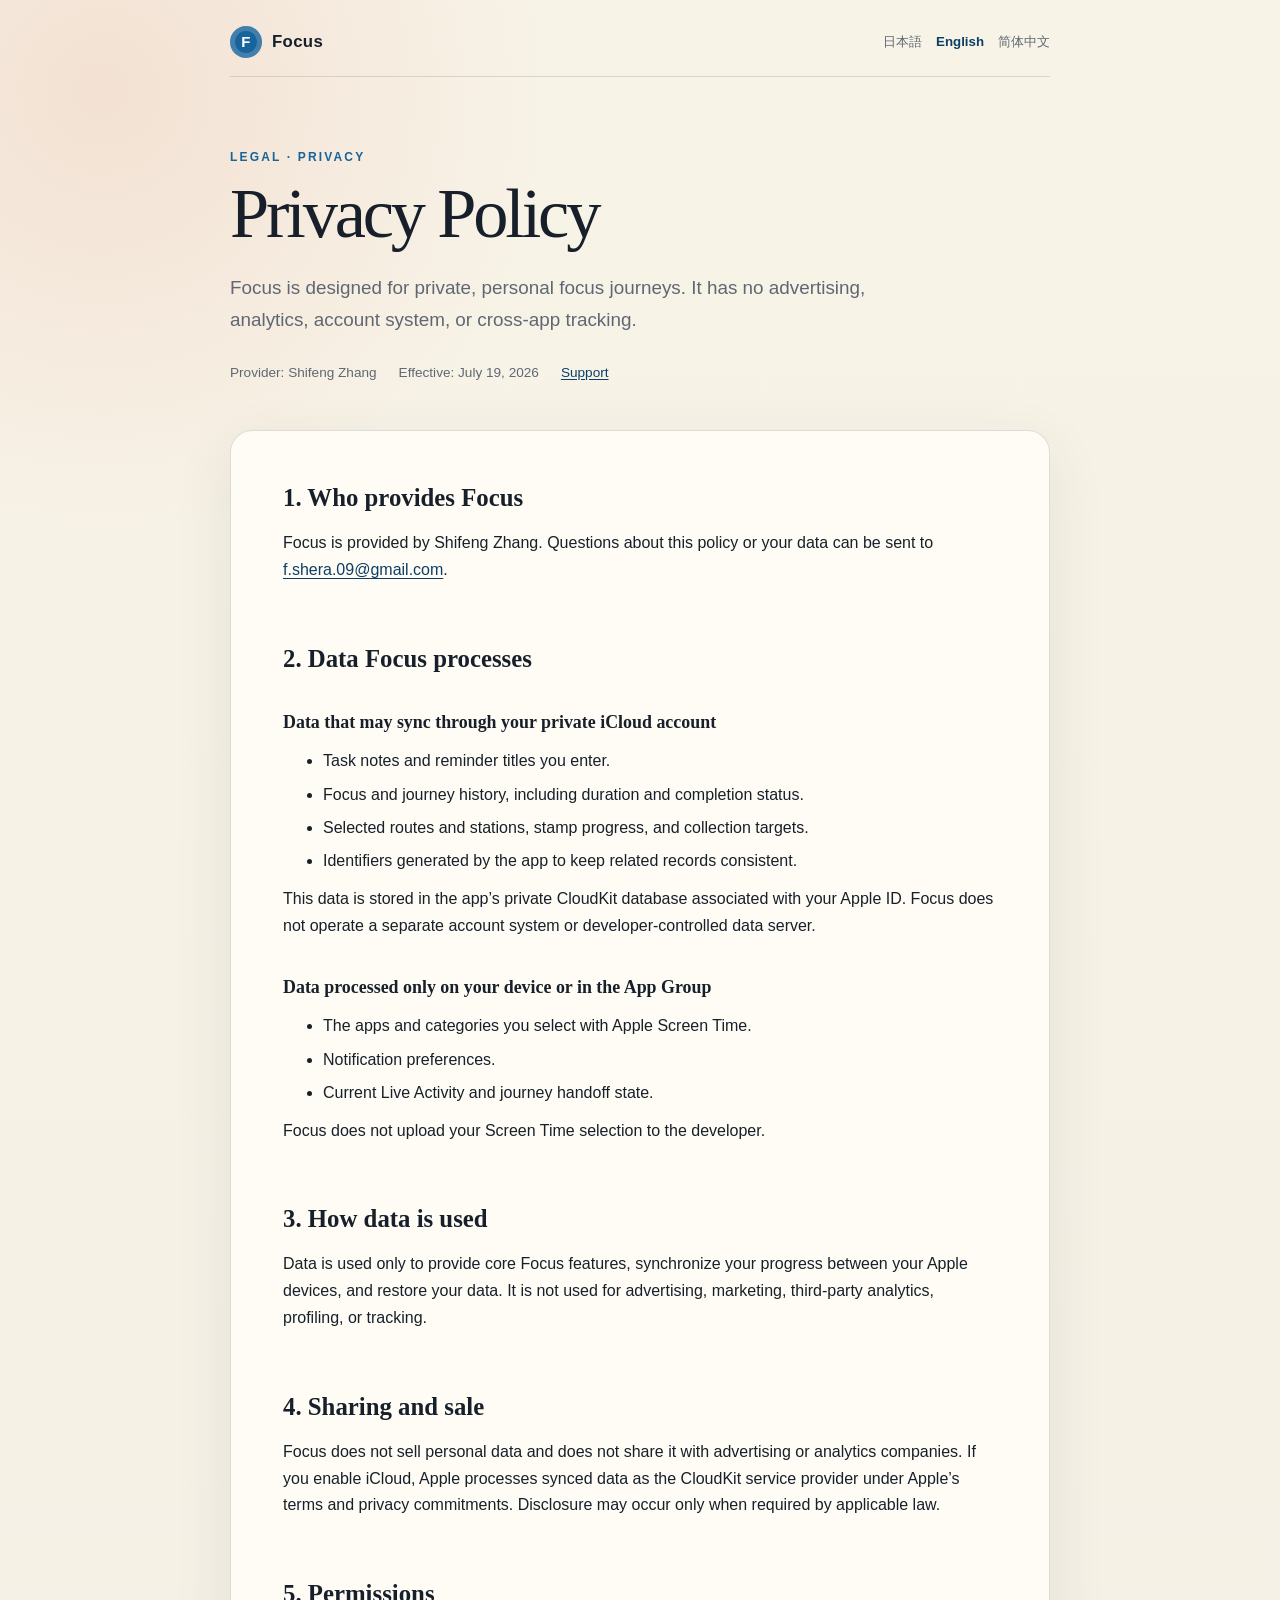
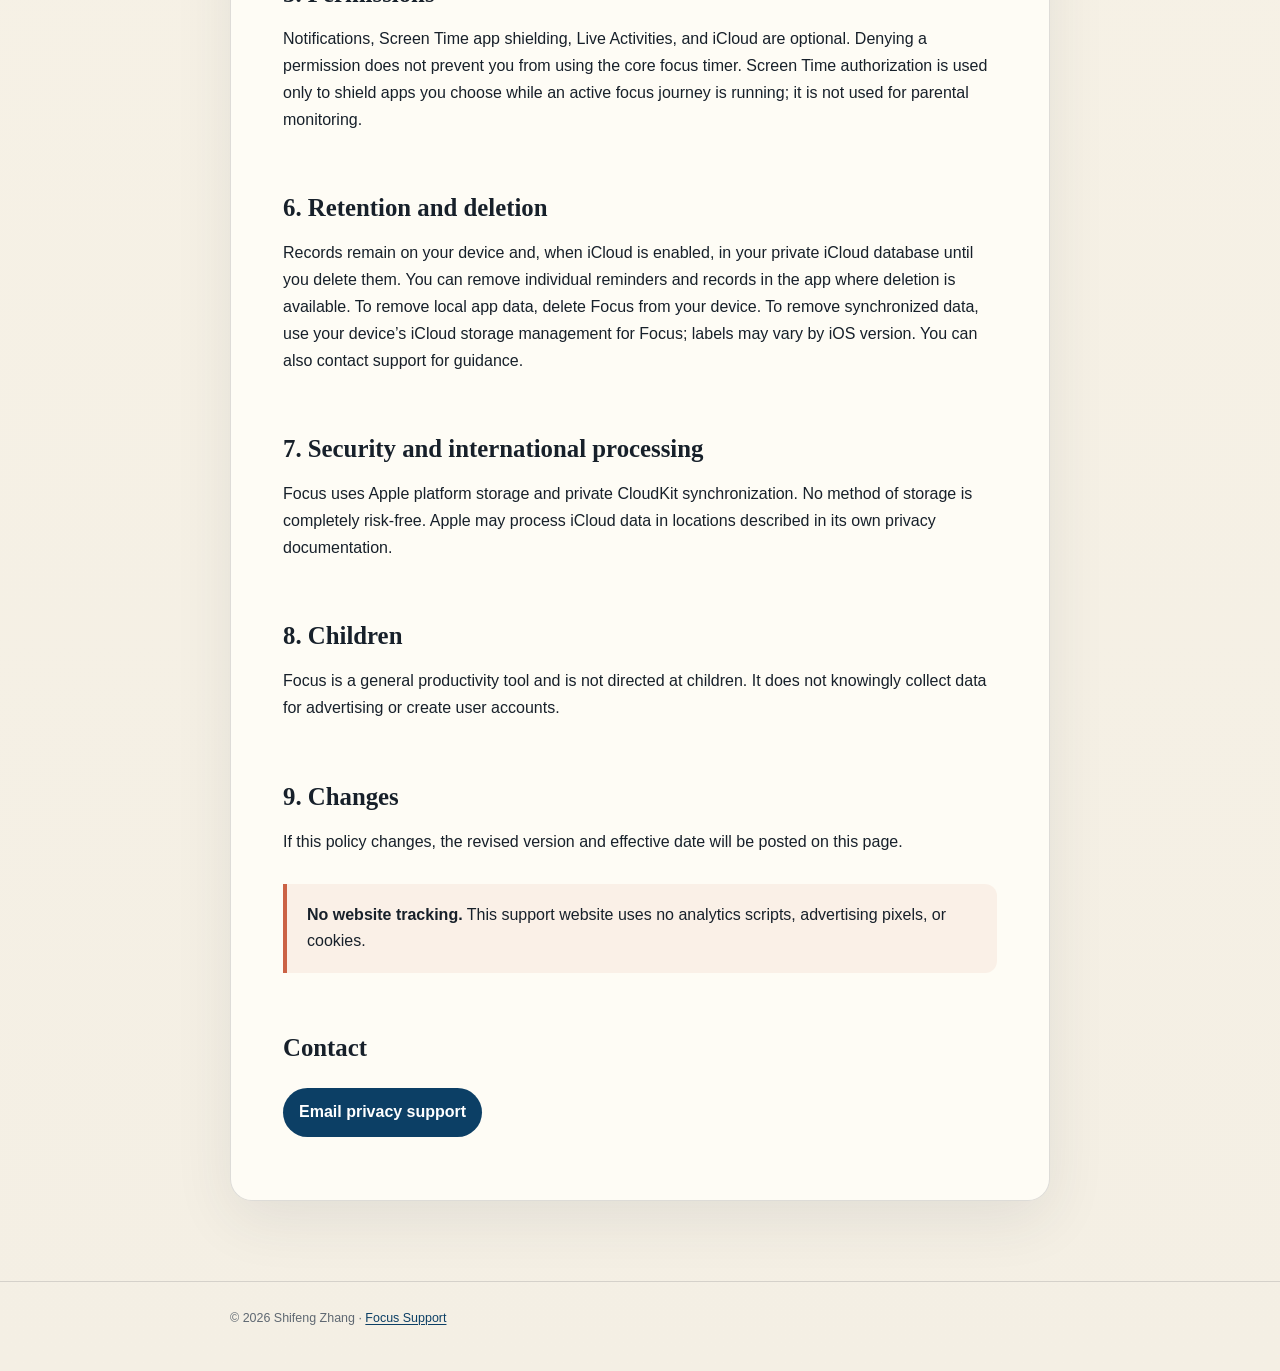
==== en/privacy/index.html @ b2acb5b2 "Publish Focus privacy and support pages" ====
<!doctype html>
<html lang="en">
<head>
  <meta charset="utf-8"><meta name="viewport" content="width=device-width, initial-scale=1">
  <meta name="description" content="Privacy Policy for Focus."><title>Privacy Policy — Focus</title>
  <link rel="stylesheet" href="../../styles.css">
</head>
<body>
  <header class="shell topbar">
    <a class="brand" href="../../"><span class="brand-mark" aria-hidden="true">F</span>Focus</a>
    <nav class="languages" aria-label="Languages"><a href="../../ja/privacy/">日本語</a><a href="./" aria-current="page">English</a><a href="../../zh-hans/privacy/">简体中文</a></nav>
  </header>
  <main class="shell document">
    <p class="eyebrow">Legal · Privacy</p><h1>Privacy Policy</h1>
    <p class="lede">Focus is designed for private, personal focus journeys. It has no advertising, analytics, account system, or cross-app tracking.</p>
    <div class="doc-meta"><span>Provider: Shifeng Zhang</span><span>Effective: July 19, 2026</span><a href="../support/">Support</a></div>
    <article class="content">
      <h2>1. Who provides Focus</h2>
      <p>Focus is provided by Shifeng Zhang. Questions about this policy or your data can be sent to <a href="mailto:f.shera.09@gmail.com">f.shera.09@gmail.com</a>.</p>

      <h2>2. Data Focus processes</h2>
      <h3>Data that may sync through your private iCloud account</h3>
      <ul>
        <li>Task notes and reminder titles you enter.</li>
        <li>Focus and journey history, including duration and completion status.</li>
        <li>Selected routes and stations, stamp progress, and collection targets.</li>
        <li>Identifiers generated by the app to keep related records consistent.</li>
      </ul>
      <p>This data is stored in the app’s private CloudKit database associated with your Apple ID. Focus does not operate a separate account system or developer-controlled data server.</p>

      <h3>Data processed only on your device or in the App Group</h3>
      <ul>
        <li>The apps and categories you select with Apple Screen Time.</li>
        <li>Notification preferences.</li>
        <li>Current Live Activity and journey handoff state.</li>
      </ul>
      <p>Focus does not upload your Screen Time selection to the developer.</p>

      <h2>3. How data is used</h2>
      <p>Data is used only to provide core Focus features, synchronize your progress between your Apple devices, and restore your data. It is not used for advertising, marketing, third-party analytics, profiling, or tracking.</p>

      <h2>4. Sharing and sale</h2>
      <p>Focus does not sell personal data and does not share it with advertising or analytics companies. If you enable iCloud, Apple processes synced data as the CloudKit service provider under Apple’s terms and privacy commitments. Disclosure may occur only when required by applicable law.</p>

      <h2>5. Permissions</h2>
      <p>Notifications, Screen Time app shielding, Live Activities, and iCloud are optional. Denying a permission does not prevent you from using the core focus timer. Screen Time authorization is used only to shield apps you choose while an active focus journey is running; it is not used for parental monitoring.</p>

      <h2>6. Retention and deletion</h2>
      <p>Records remain on your device and, when iCloud is enabled, in your private iCloud database until you delete them. You can remove individual reminders and records in the app where deletion is available. To remove local app data, delete Focus from your device. To remove synchronized data, use your device’s iCloud storage management for Focus; labels may vary by iOS version. You can also contact support for guidance.</p>

      <h2>7. Security and international processing</h2>
      <p>Focus uses Apple platform storage and private CloudKit synchronization. No method of storage is completely risk-free. Apple may process iCloud data in locations described in its own privacy documentation.</p>

      <h2>8. Children</h2>
      <p>Focus is a general productivity tool and is not directed at children. It does not knowingly collect data for advertising or create user accounts.</p>

      <h2>9. Changes</h2>
      <p>If this policy changes, the revised version and effective date will be posted on this page.</p>
      <div class="notice"><strong>No website tracking.</strong> This support website uses no analytics scripts, advertising pixels, or cookies.</div>
      <h2>Contact</h2><p><a class="contact" href="mailto:f.shera.09@gmail.com?subject=Focus%20Privacy">Email privacy support</a></p>
    </article>
  </main>
  <footer><div class="shell">© 2026 Shifeng Zhang · <a href="../support/">Focus Support</a></div></footer>
</body>
</html>
---- styles.css ----
:root {
  color-scheme: light;
  --paper: #f8f3e7;
  --paper-deep: #eee4d1;
  --ink: #17202a;
  --muted: #5f6872;
  --rail: #17649a;
  --rail-dark: #0c3f65;
  --accent: #cb6245;
  --line: rgba(23, 32, 42, 0.14);
  --card: rgba(255, 253, 247, 0.9);
  --shadow: 0 18px 60px rgba(46, 55, 61, 0.09);
}

* { box-sizing: border-box; }

html { scroll-behavior: smooth; }

body {
  margin: 0;
  min-height: 100vh;
  background:
    radial-gradient(circle at 8% 3%, rgba(203, 98, 69, 0.12), transparent 28rem),
    linear-gradient(180deg, var(--paper) 0%, #f4efe4 100%);
  color: var(--ink);
  font-family: -apple-system, BlinkMacSystemFont, "SF Pro Text", "Hiragino Sans", "Noto Sans CJK JP", sans-serif;
  line-height: 1.68;
  -webkit-font-smoothing: antialiased;
}

a { color: var(--rail-dark); text-underline-offset: 0.18em; }
a:hover { color: var(--accent); }

.shell { width: min(100% - 32px, 820px); margin-inline: auto; }

.topbar {
  display: flex;
  align-items: center;
  justify-content: space-between;
  gap: 20px;
  padding: 26px 0 18px;
  border-bottom: 1px solid var(--line);
}

.brand {
  display: inline-flex;
  align-items: center;
  gap: 10px;
  color: var(--ink);
  font-size: 1.05rem;
  font-weight: 760;
  letter-spacing: 0.02em;
  text-decoration: none;
}

.brand-mark {
  display: grid;
  place-items: center;
  width: 32px;
  height: 32px;
  border-radius: 50%;
  background: var(--rail);
  color: white;
  font-size: 15px;
  box-shadow: inset 0 0 0 5px rgba(255,255,255,0.18);
}

.languages { display: flex; flex-wrap: wrap; gap: 8px 14px; font-size: 0.83rem; }
.languages a { color: var(--muted); text-decoration: none; }
.languages a[aria-current="page"] { color: var(--rail-dark); font-weight: 700; }

main { padding: 70px 0 80px; }

.eyebrow {
  margin: 0 0 12px;
  color: var(--rail);
  font-size: 0.75rem;
  font-weight: 760;
  letter-spacing: 0.18em;
  text-transform: uppercase;
}

h1, h2, h3 { font-family: ui-serif, "New York", "Hiragino Mincho ProN", serif; }
h1 { max-width: 720px; margin: 0; font-size: clamp(2.6rem, 9vw, 5.3rem); font-weight: 500; letter-spacing: -0.045em; line-height: 0.98; }
.document h1 { font-size: clamp(2.25rem, 8vw, 4.4rem); }
.lede { max-width: 650px; margin: 24px 0 0; color: var(--muted); font-size: clamp(1rem, 3vw, 1.18rem); }

.rail-line { position: relative; height: 44px; margin: 42px 0 34px; }
.rail-line::before { content: ""; position: absolute; top: 20px; left: 0; right: 0; height: 3px; border-radius: 9px; background: var(--rail); }
.rail-line::after { content: ""; position: absolute; top: 12px; left: 13%; width: 18px; height: 18px; border: 4px solid var(--rail); border-radius: 50%; background: var(--paper); box-shadow: 230px 0 0 -4px var(--paper), 230px 0 0 0 var(--rail), 470px 0 0 -4px var(--paper), 470px 0 0 0 var(--rail); }

.cards { display: grid; grid-template-columns: repeat(3, 1fr); gap: 14px; margin-top: 36px; }
.card {
  min-height: 190px;
  padding: 24px;
  border: 1px solid var(--line);
  border-radius: 18px;
  background: var(--card);
  box-shadow: var(--shadow);
  text-decoration: none;
  transition: transform 160ms ease, border-color 160ms ease;
}
.card:hover { transform: translateY(-3px); border-color: rgba(23,100,154,0.42); }
.card .code { color: var(--accent); font-size: 0.72rem; font-weight: 800; letter-spacing: 0.14em; }
.card h2 { margin: 26px 0 8px; color: var(--ink); font-size: 1.5rem; font-weight: 600; }
.card p { margin: 0; color: var(--muted); font-size: 0.9rem; }

.doc-meta { display: flex; gap: 12px 22px; flex-wrap: wrap; margin-top: 26px; color: var(--muted); font-size: 0.85rem; }
.content { margin-top: 46px; padding: clamp(24px, 6vw, 52px); border: 1px solid var(--line); border-radius: 22px; background: var(--card); box-shadow: var(--shadow); }
.content h2 { margin: 2.4em 0 0.65em; font-size: 1.55rem; line-height: 1.25; }
.content h2:first-child { margin-top: 0; }
.content h3 { margin: 1.8em 0 0.5em; font-size: 1.12rem; }
.content p, .content ul, .content ol { margin: 0.7em 0; }
.content li + li { margin-top: 0.4em; }
.notice { margin: 28px 0 0; padding: 18px 20px; border-left: 4px solid var(--accent); border-radius: 0 12px 12px 0; background: rgba(203,98,69,0.08); }
.contact { display: inline-block; margin-top: 8px; padding: 11px 16px; border-radius: 999px; background: var(--rail-dark); color: white; font-weight: 700; text-decoration: none; }
.contact:hover { background: var(--accent); color: white; }

footer { padding: 26px 0 42px; border-top: 1px solid var(--line); color: var(--muted); font-size: 0.78rem; }

@media (max-width: 680px) {
  .topbar { align-items: flex-start; flex-direction: column; }
  main { padding-top: 46px; }
  .cards { grid-template-columns: 1fr; }
  .card { min-height: 0; }
  .card h2 { margin-top: 12px; }
  .rail-line::after { left: 8%; box-shadow: 120px 0 0 -4px var(--paper), 120px 0 0 0 var(--rail), 240px 0 0 -4px var(--paper), 240px 0 0 0 var(--rail); }
}

@media (prefers-reduced-motion: reduce) {
  html { scroll-behavior: auto; }
  .card { transition: none; }
}
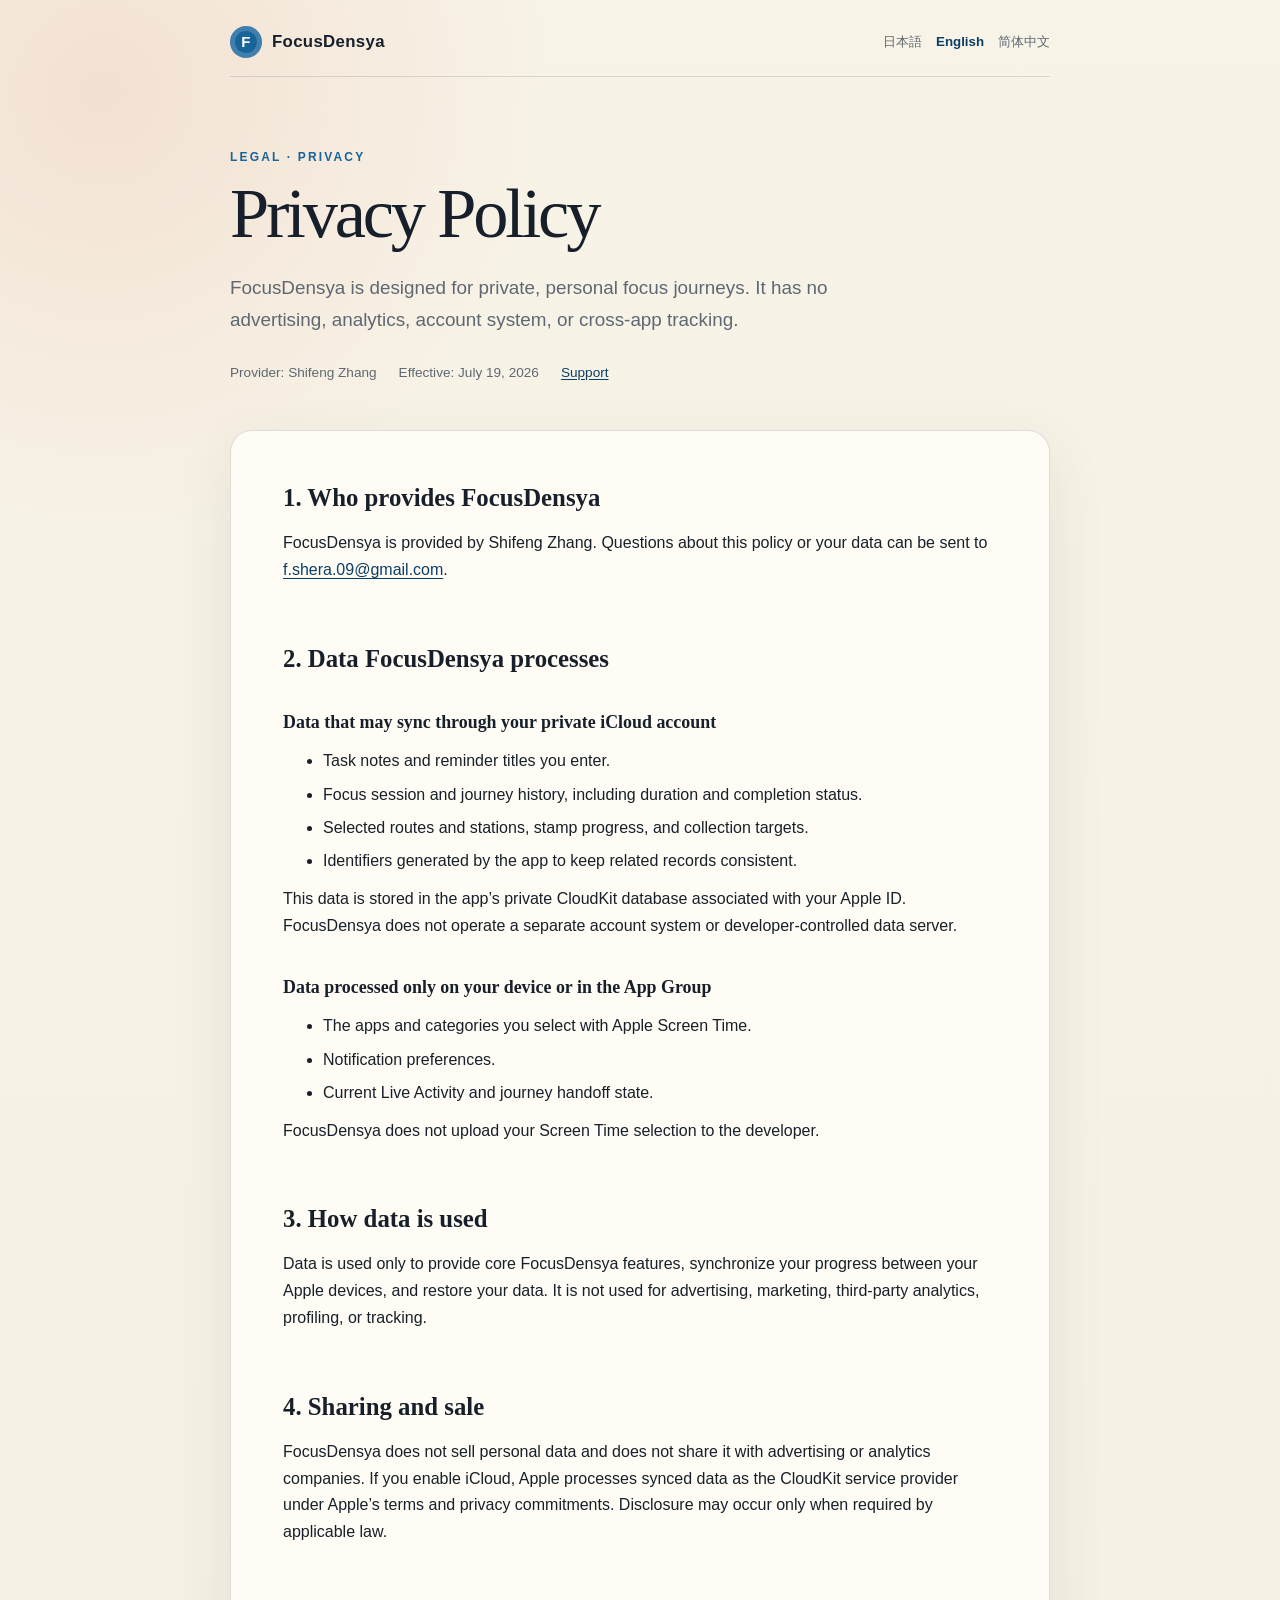
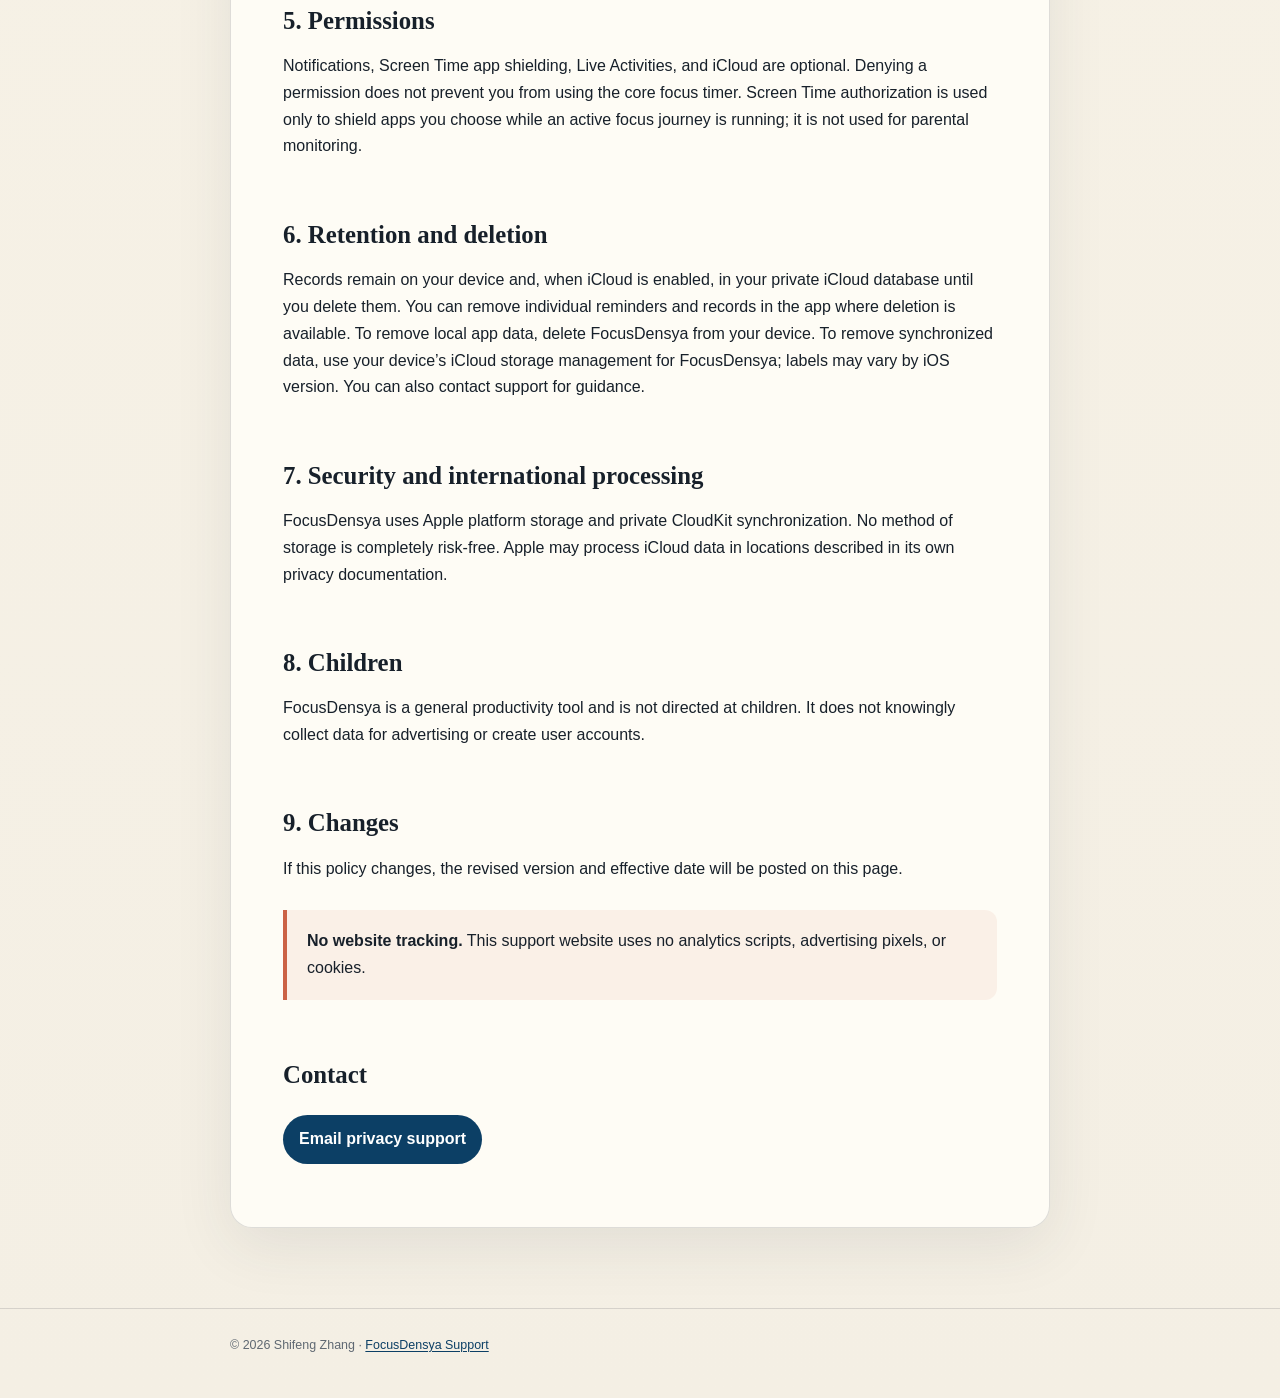
==== commit 1ad496fa: "Rename support site to FocusDensya" ====
--- a/en/privacy/index.html
+++ b/en/privacy/index.html
@@ -2,31 +2,31 @@
 <html lang="en">
 <head>
   <meta charset="utf-8"><meta name="viewport" content="width=device-width, initial-scale=1">
-  <meta name="description" content="Privacy Policy for Focus."><title>Privacy Policy — Focus</title>
+  <meta name="description" content="Privacy Policy for FocusDensya."><title>Privacy Policy — FocusDensya</title>
   <link rel="stylesheet" href="../../styles.css">
 </head>
 <body>
   <header class="shell topbar">
-    <a class="brand" href="../../"><span class="brand-mark" aria-hidden="true">F</span>Focus</a>
+    <a class="brand" href="../../"><span class="brand-mark" aria-hidden="true">F</span>FocusDensya</a>
     <nav class="languages" aria-label="Languages"><a href="../../ja/privacy/">日本語</a><a href="./" aria-current="page">English</a><a href="../../zh-hans/privacy/">简体中文</a></nav>
   </header>
   <main class="shell document">
     <p class="eyebrow">Legal · Privacy</p><h1>Privacy Policy</h1>
-    <p class="lede">Focus is designed for private, personal focus journeys. It has no advertising, analytics, account system, or cross-app tracking.</p>
+    <p class="lede">FocusDensya is designed for private, personal focus journeys. It has no advertising, analytics, account system, or cross-app tracking.</p>
     <div class="doc-meta"><span>Provider: Shifeng Zhang</span><span>Effective: July 19, 2026</span><a href="../support/">Support</a></div>
     <article class="content">
-      <h2>1. Who provides Focus</h2>
-      <p>Focus is provided by Shifeng Zhang. Questions about this policy or your data can be sent to <a href="mailto:f.shera.09@gmail.com">f.shera.09@gmail.com</a>.</p>
+      <h2>1. Who provides FocusDensya</h2>
+      <p>FocusDensya is provided by Shifeng Zhang. Questions about this policy or your data can be sent to <a href="mailto:f.shera.09@gmail.com">f.shera.09@gmail.com</a>.</p>
 
-      <h2>2. Data Focus processes</h2>
+      <h2>2. Data FocusDensya processes</h2>
       <h3>Data that may sync through your private iCloud account</h3>
       <ul>
         <li>Task notes and reminder titles you enter.</li>
-        <li>Focus and journey history, including duration and completion status.</li>
+        <li>Focus session and journey history, including duration and completion status.</li>
         <li>Selected routes and stations, stamp progress, and collection targets.</li>
         <li>Identifiers generated by the app to keep related records consistent.</li>
       </ul>
-      <p>This data is stored in the app’s private CloudKit database associated with your Apple ID. Focus does not operate a separate account system or developer-controlled data server.</p>
+      <p>This data is stored in the app’s private CloudKit database associated with your Apple ID. FocusDensya does not operate a separate account system or developer-controlled data server.</p>
 
       <h3>Data processed only on your device or in the App Group</h3>
       <ul>
@@ -34,32 +34,32 @@
         <li>Notification preferences.</li>
         <li>Current Live Activity and journey handoff state.</li>
       </ul>
-      <p>Focus does not upload your Screen Time selection to the developer.</p>
+      <p>FocusDensya does not upload your Screen Time selection to the developer.</p>
 
       <h2>3. How data is used</h2>
-      <p>Data is used only to provide core Focus features, synchronize your progress between your Apple devices, and restore your data. It is not used for advertising, marketing, third-party analytics, profiling, or tracking.</p>
+      <p>Data is used only to provide core FocusDensya features, synchronize your progress between your Apple devices, and restore your data. It is not used for advertising, marketing, third-party analytics, profiling, or tracking.</p>
 
       <h2>4. Sharing and sale</h2>
-      <p>Focus does not sell personal data and does not share it with advertising or analytics companies. If you enable iCloud, Apple processes synced data as the CloudKit service provider under Apple’s terms and privacy commitments. Disclosure may occur only when required by applicable law.</p>
+      <p>FocusDensya does not sell personal data and does not share it with advertising or analytics companies. If you enable iCloud, Apple processes synced data as the CloudKit service provider under Apple’s terms and privacy commitments. Disclosure may occur only when required by applicable law.</p>
 
       <h2>5. Permissions</h2>
       <p>Notifications, Screen Time app shielding, Live Activities, and iCloud are optional. Denying a permission does not prevent you from using the core focus timer. Screen Time authorization is used only to shield apps you choose while an active focus journey is running; it is not used for parental monitoring.</p>
 
       <h2>6. Retention and deletion</h2>
-      <p>Records remain on your device and, when iCloud is enabled, in your private iCloud database until you delete them. You can remove individual reminders and records in the app where deletion is available. To remove local app data, delete Focus from your device. To remove synchronized data, use your device’s iCloud storage management for Focus; labels may vary by iOS version. You can also contact support for guidance.</p>
+      <p>Records remain on your device and, when iCloud is enabled, in your private iCloud database until you delete them. You can remove individual reminders and records in the app where deletion is available. To remove local app data, delete FocusDensya from your device. To remove synchronized data, use your device’s iCloud storage management for FocusDensya; labels may vary by iOS version. You can also contact support for guidance.</p>
 
       <h2>7. Security and international processing</h2>
-      <p>Focus uses Apple platform storage and private CloudKit synchronization. No method of storage is completely risk-free. Apple may process iCloud data in locations described in its own privacy documentation.</p>
+      <p>FocusDensya uses Apple platform storage and private CloudKit synchronization. No method of storage is completely risk-free. Apple may process iCloud data in locations described in its own privacy documentation.</p>
 
       <h2>8. Children</h2>
-      <p>Focus is a general productivity tool and is not directed at children. It does not knowingly collect data for advertising or create user accounts.</p>
+      <p>FocusDensya is a general productivity tool and is not directed at children. It does not knowingly collect data for advertising or create user accounts.</p>
 
       <h2>9. Changes</h2>
       <p>If this policy changes, the revised version and effective date will be posted on this page.</p>
       <div class="notice"><strong>No website tracking.</strong> This support website uses no analytics scripts, advertising pixels, or cookies.</div>
-      <h2>Contact</h2><p><a class="contact" href="mailto:f.shera.09@gmail.com?subject=Focus%20Privacy">Email privacy support</a></p>
+      <h2>Contact</h2><p><a class="contact" href="mailto:f.shera.09@gmail.com?subject=FocusDensya%20Privacy">Email privacy support</a></p>
     </article>
   </main>
-  <footer><div class="shell">© 2026 Shifeng Zhang · <a href="../support/">Focus Support</a></div></footer>
+  <footer><div class="shell">© 2026 Shifeng Zhang · <a href="../support/">FocusDensya Support</a></div></footer>
 </body>
 </html>
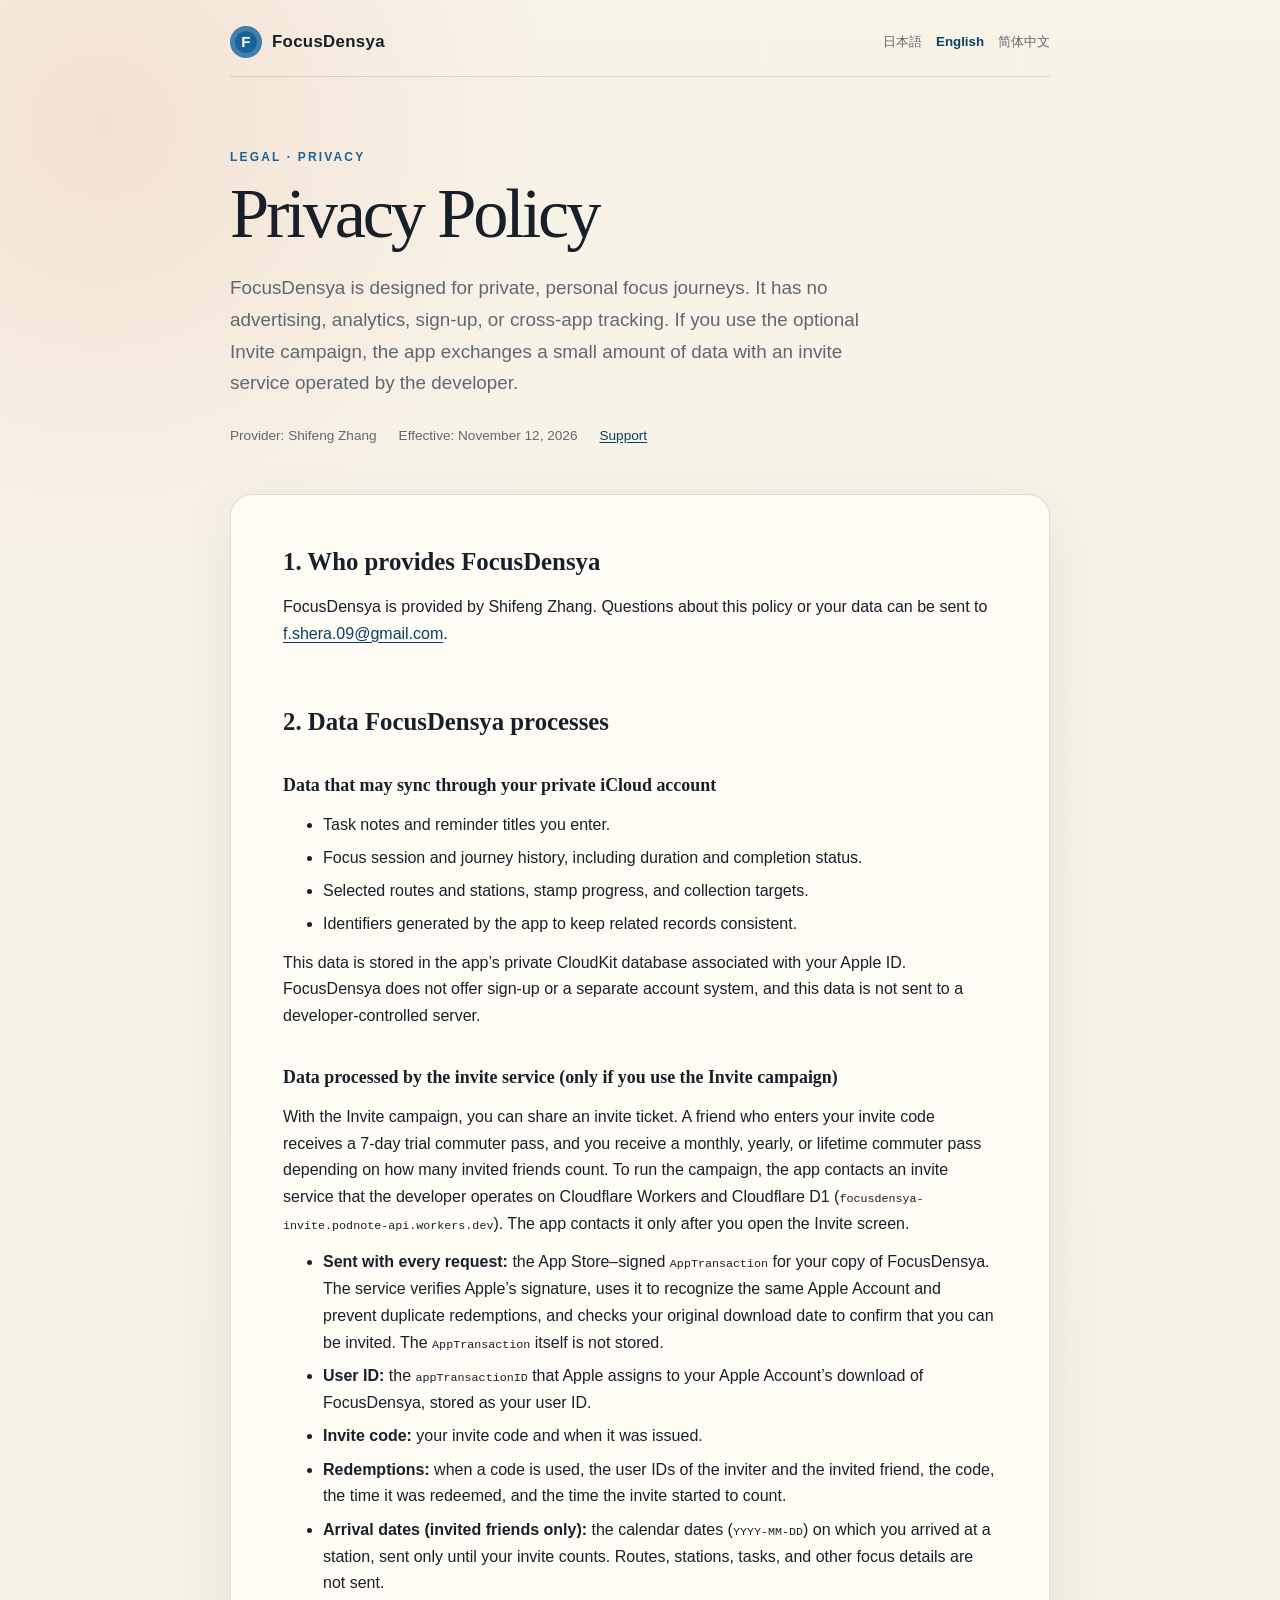
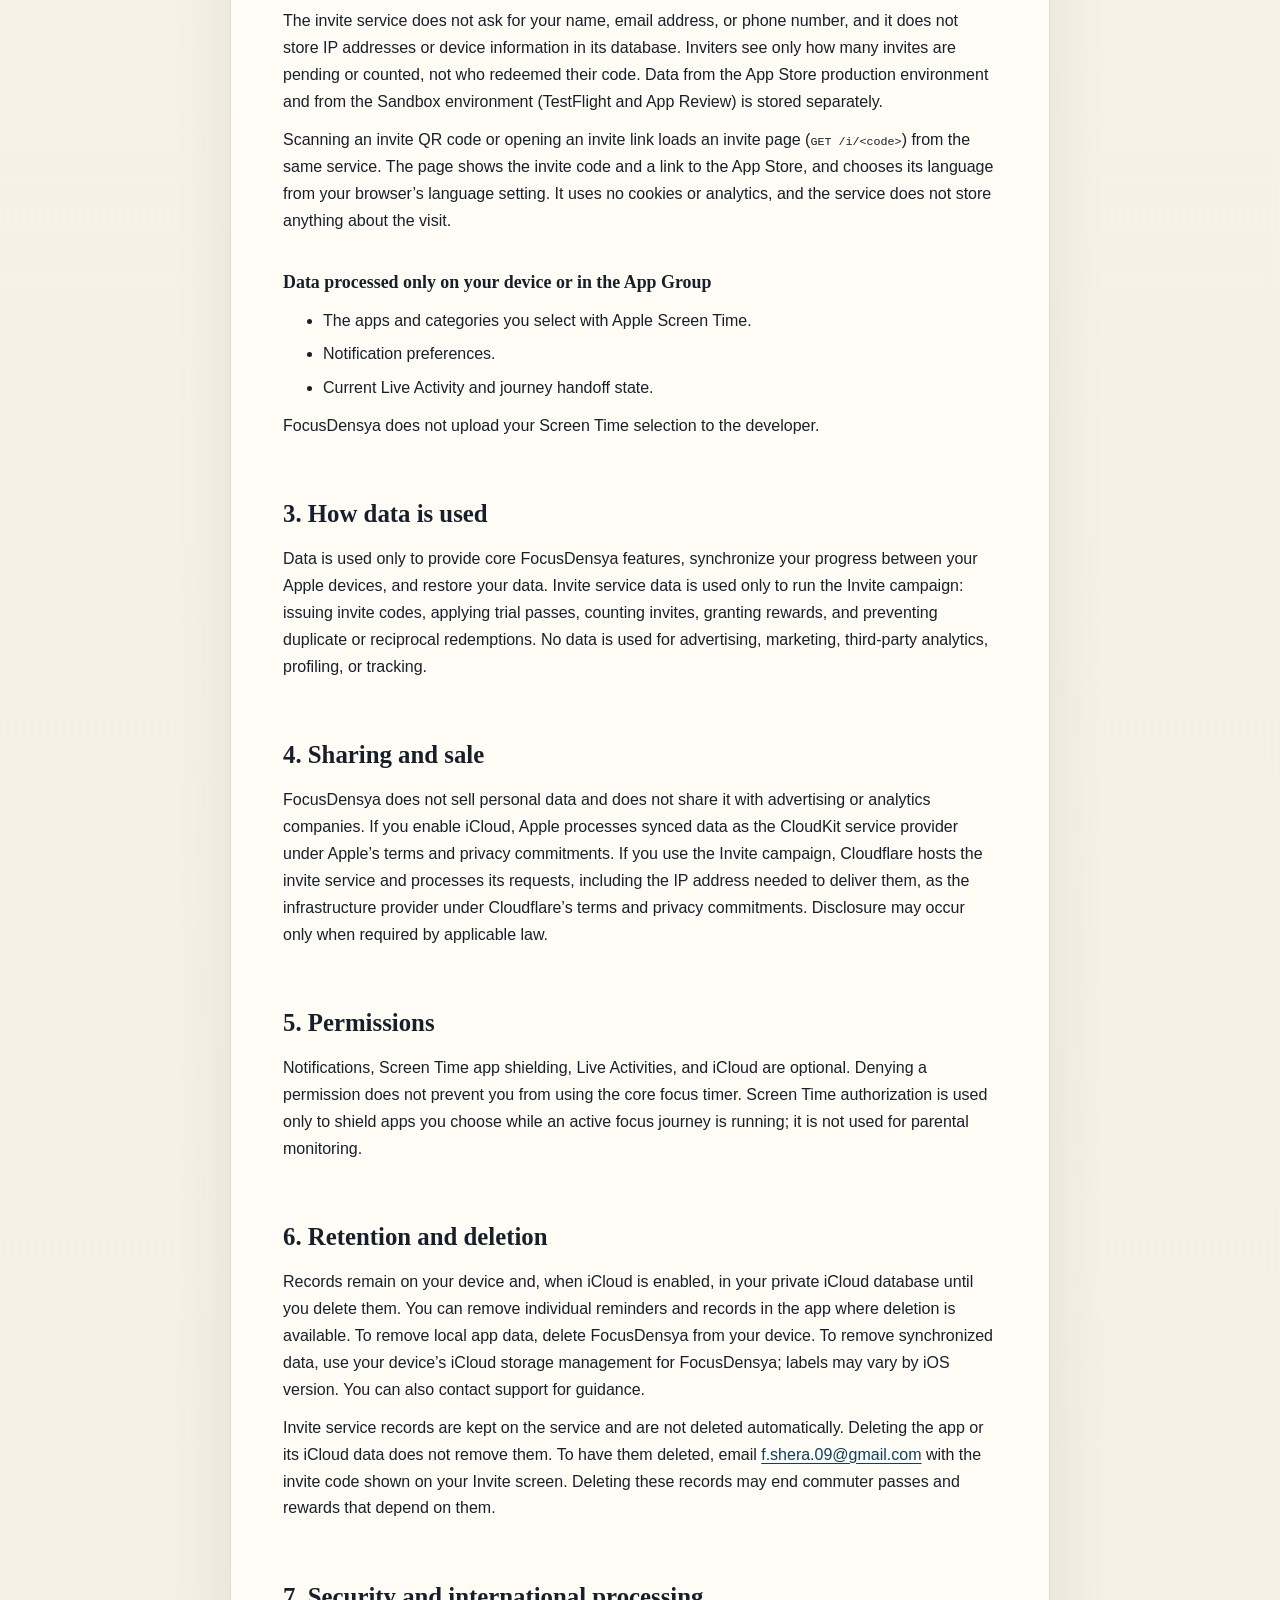
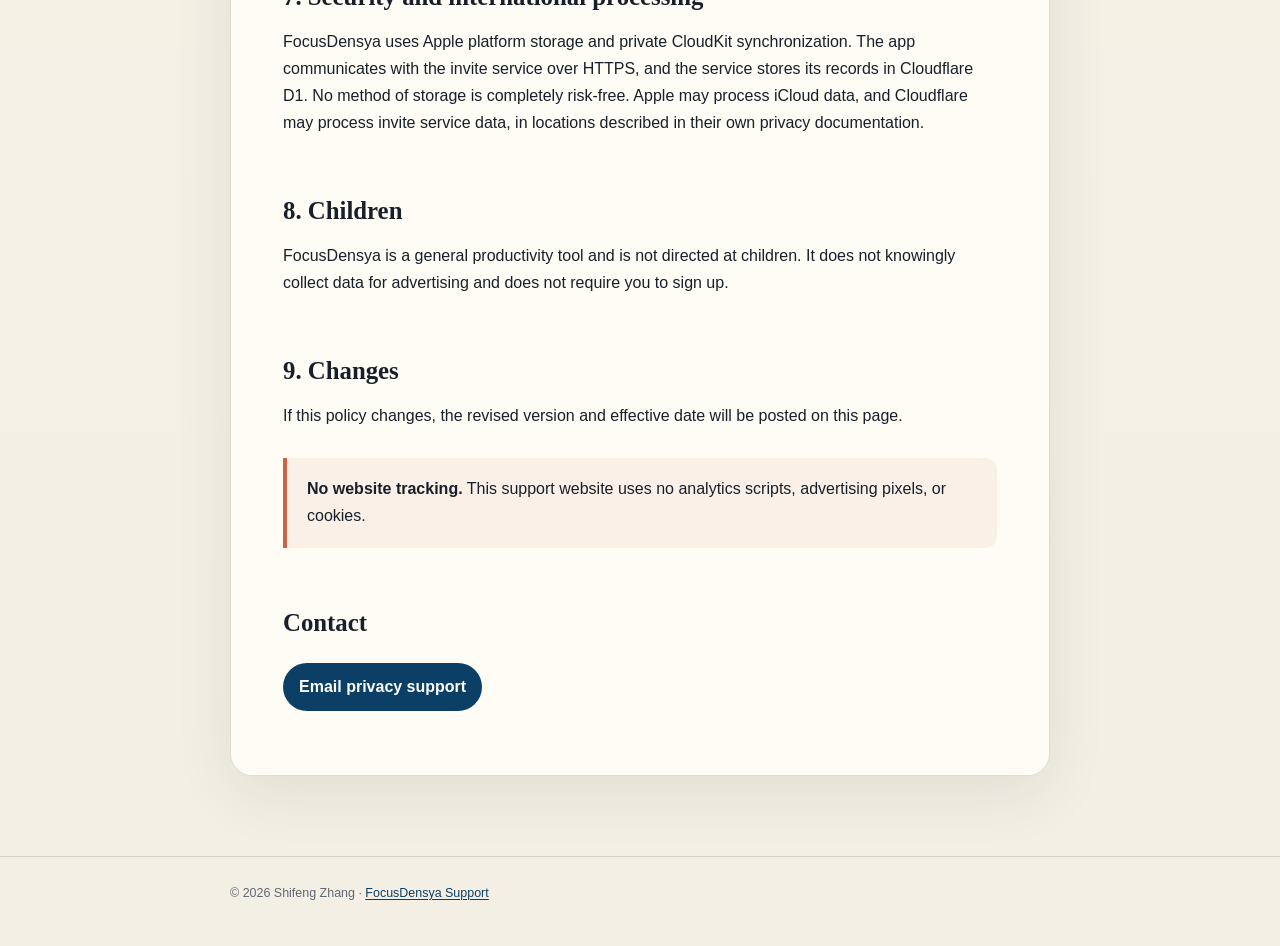
==== commit 351769db: "Disclose the invite service in the privacy policy FocusDensya 1.3.1 adds the Invite campaign, backed" ====
--- a/en/privacy/index.html
+++ b/en/privacy/index.html
@@ -12,8 +12,8 @@
   </header>
   <main class="shell document">
     <p class="eyebrow">Legal · Privacy</p><h1>Privacy Policy</h1>
-    <p class="lede">FocusDensya is designed for private, personal focus journeys. It has no advertising, analytics, account system, or cross-app tracking.</p>
-    <div class="doc-meta"><span>Provider: Shifeng Zhang</span><span>Effective: July 19, 2026</span><a href="../support/">Support</a></div>
+    <p class="lede">FocusDensya is designed for private, personal focus journeys. It has no advertising, analytics, sign-up, or cross-app tracking. If you use the optional Invite campaign, the app exchanges a small amount of data with an invite service operated by the developer.</p>
+    <div class="doc-meta"><span>Provider: Shifeng Zhang</span><span>Effective: November 12, 2026</span><a href="../support/">Support</a></div>
     <article class="content">
       <h2>1. Who provides FocusDensya</h2>
       <p>FocusDensya is provided by Shifeng Zhang. Questions about this policy or your data can be sent to <a href="mailto:f.shera.09@gmail.com">f.shera.09@gmail.com</a>.</p>
@@ -26,7 +26,19 @@
         <li>Selected routes and stations, stamp progress, and collection targets.</li>
         <li>Identifiers generated by the app to keep related records consistent.</li>
       </ul>
-      <p>This data is stored in the app’s private CloudKit database associated with your Apple ID. FocusDensya does not operate a separate account system or developer-controlled data server.</p>
+      <p>This data is stored in the app’s private CloudKit database associated with your Apple ID. FocusDensya does not offer sign-up or a separate account system, and this data is not sent to a developer-controlled server.</p>
+
+      <h3>Data processed by the invite service (only if you use the Invite campaign)</h3>
+      <p>With the Invite campaign, you can share an invite ticket. A friend who enters your invite code receives a 7-day trial commuter pass, and you receive a monthly, yearly, or lifetime commuter pass depending on how many invited friends count. To run the campaign, the app contacts an invite service that the developer operates on Cloudflare Workers and Cloudflare D1 (<code>focusdensya-invite.podnote-api.workers.dev</code>). The app contacts it only after you open the Invite screen.</p>
+      <ul>
+        <li><strong>Sent with every request:</strong> the App Store–signed <code>AppTransaction</code> for your copy of FocusDensya. The service verifies Apple’s signature, uses it to recognize the same Apple Account and prevent duplicate redemptions, and checks your original download date to confirm that you can be invited. The <code>AppTransaction</code> itself is not stored.</li>
+        <li><strong>User ID:</strong> the <code>appTransactionID</code> that Apple assigns to your Apple Account’s download of FocusDensya, stored as your user ID.</li>
+        <li><strong>Invite code:</strong> your invite code and when it was issued.</li>
+        <li><strong>Redemptions:</strong> when a code is used, the user IDs of the inviter and the invited friend, the code, the time it was redeemed, and the time the invite started to count.</li>
+        <li><strong>Arrival dates (invited friends only):</strong> the calendar dates (<code>YYYY-MM-DD</code>) on which you arrived at a station, sent only until your invite counts. Routes, stations, tasks, and other focus details are not sent.</li>
+      </ul>
+      <p>The invite service does not ask for your name, email address, or phone number, and it does not store IP addresses or device information in its database. Inviters see only how many invites are pending or counted, not who redeemed their code. Data from the App Store production environment and from the Sandbox environment (TestFlight and App Review) is stored separately.</p>
+      <p>Scanning an invite QR code or opening an invite link loads an invite page (<code>GET /i/&lt;code&gt;</code>) from the same service. The page shows the invite code and a link to the App Store, and chooses its language from your browser’s language setting. It uses no cookies or analytics, and the service does not store anything about the visit.</p>
 
       <h3>Data processed only on your device or in the App Group</h3>
       <ul>
@@ -37,22 +49,23 @@
       <p>FocusDensya does not upload your Screen Time selection to the developer.</p>
 
       <h2>3. How data is used</h2>
-      <p>Data is used only to provide core FocusDensya features, synchronize your progress between your Apple devices, and restore your data. It is not used for advertising, marketing, third-party analytics, profiling, or tracking.</p>
+      <p>Data is used only to provide core FocusDensya features, synchronize your progress between your Apple devices, and restore your data. Invite service data is used only to run the Invite campaign: issuing invite codes, applying trial passes, counting invites, granting rewards, and preventing duplicate or reciprocal redemptions. No data is used for advertising, marketing, third-party analytics, profiling, or tracking.</p>
 
       <h2>4. Sharing and sale</h2>
-      <p>FocusDensya does not sell personal data and does not share it with advertising or analytics companies. If you enable iCloud, Apple processes synced data as the CloudKit service provider under Apple’s terms and privacy commitments. Disclosure may occur only when required by applicable law.</p>
+      <p>FocusDensya does not sell personal data and does not share it with advertising or analytics companies. If you enable iCloud, Apple processes synced data as the CloudKit service provider under Apple’s terms and privacy commitments. If you use the Invite campaign, Cloudflare hosts the invite service and processes its requests, including the IP address needed to deliver them, as the infrastructure provider under Cloudflare’s terms and privacy commitments. Disclosure may occur only when required by applicable law.</p>
 
       <h2>5. Permissions</h2>
       <p>Notifications, Screen Time app shielding, Live Activities, and iCloud are optional. Denying a permission does not prevent you from using the core focus timer. Screen Time authorization is used only to shield apps you choose while an active focus journey is running; it is not used for parental monitoring.</p>
 
       <h2>6. Retention and deletion</h2>
       <p>Records remain on your device and, when iCloud is enabled, in your private iCloud database until you delete them. You can remove individual reminders and records in the app where deletion is available. To remove local app data, delete FocusDensya from your device. To remove synchronized data, use your device’s iCloud storage management for FocusDensya; labels may vary by iOS version. You can also contact support for guidance.</p>
+      <p>Invite service records are kept on the service and are not deleted automatically. Deleting the app or its iCloud data does not remove them. To have them deleted, email <a href="mailto:f.shera.09@gmail.com">f.shera.09@gmail.com</a> with the invite code shown on your Invite screen. Deleting these records may end commuter passes and rewards that depend on them.</p>
 
       <h2>7. Security and international processing</h2>
-      <p>FocusDensya uses Apple platform storage and private CloudKit synchronization. No method of storage is completely risk-free. Apple may process iCloud data in locations described in its own privacy documentation.</p>
+      <p>FocusDensya uses Apple platform storage and private CloudKit synchronization. The app communicates with the invite service over HTTPS, and the service stores its records in Cloudflare D1. No method of storage is completely risk-free. Apple may process iCloud data, and Cloudflare may process invite service data, in locations described in their own privacy documentation.</p>
 
       <h2>8. Children</h2>
-      <p>FocusDensya is a general productivity tool and is not directed at children. It does not knowingly collect data for advertising or create user accounts.</p>
+      <p>FocusDensya is a general productivity tool and is not directed at children. It does not knowingly collect data for advertising and does not require you to sign up.</p>
 
       <h2>9. Changes</h2>
       <p>If this policy changes, the revised version and effective date will be posted on this page.</p>
--- a/styles.css
+++ b/styles.css
@@ -110,6 +110,7 @@
 .content h2 { margin: 2.4em 0 0.65em; font-size: 1.55rem; line-height: 1.25; }
 .content h2:first-child { margin-top: 0; }
 .content h3 { margin: 1.8em 0 0.5em; font-size: 1.12rem; }
+.content code { font-size: 0.9em; overflow-wrap: anywhere; }
 .content p, .content ul, .content ol { margin: 0.7em 0; }
 .content li + li { margin-top: 0.4em; }
 .notice { margin: 28px 0 0; padding: 18px 20px; border-left: 4px solid var(--accent); border-radius: 0 12px 12px 0; background: rgba(203,98,69,0.08); }
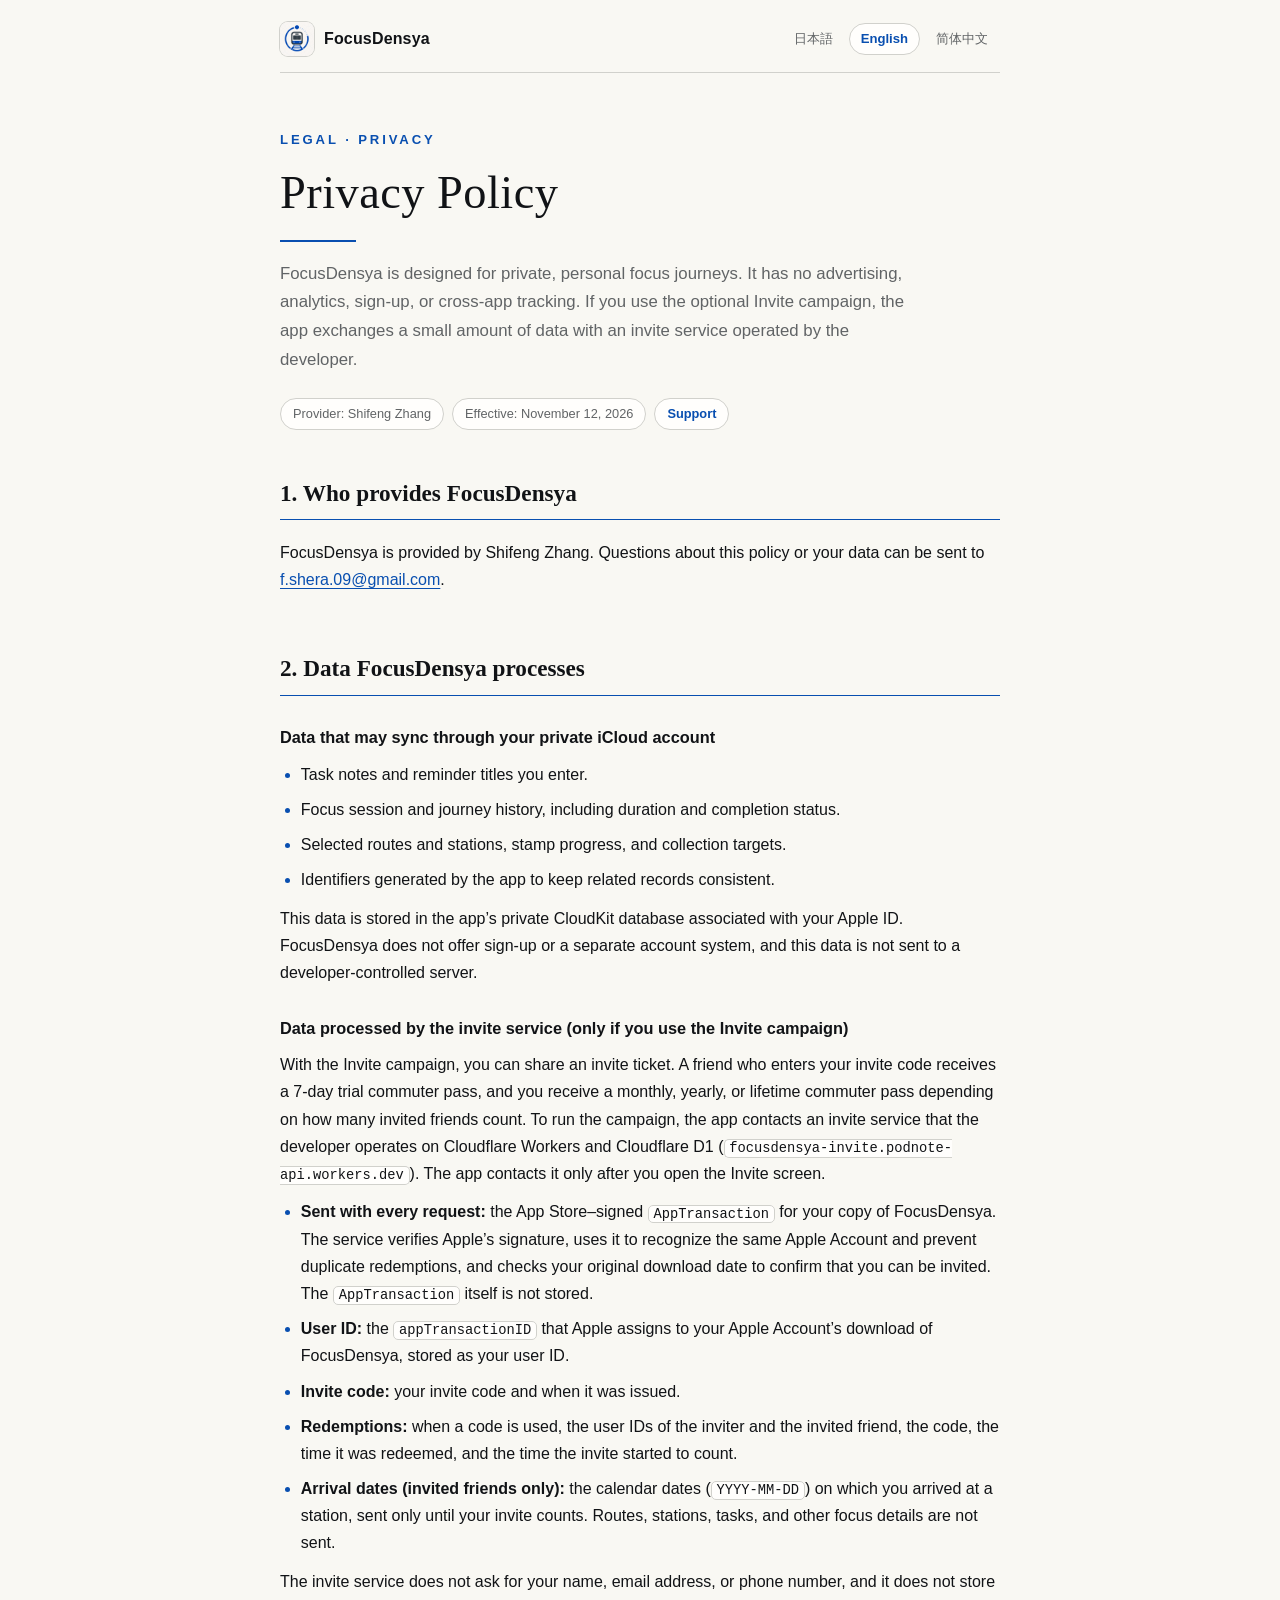
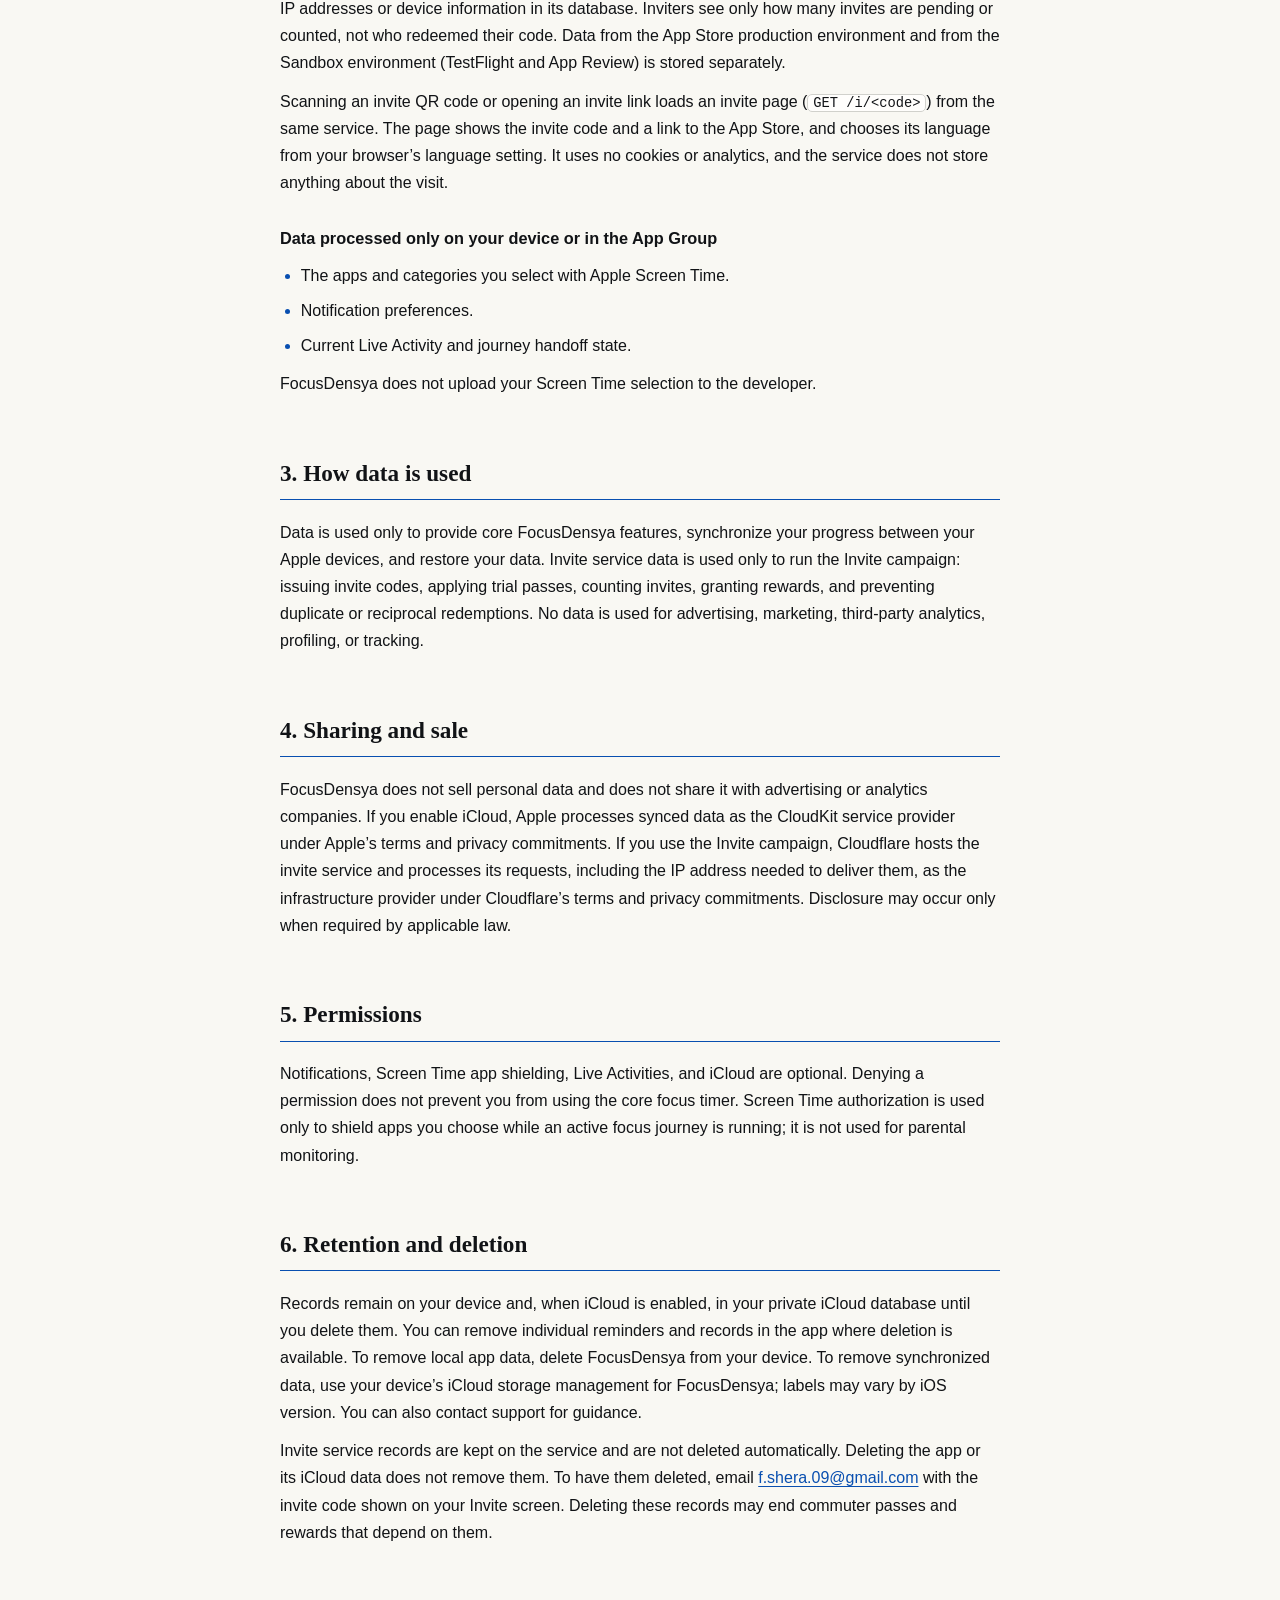
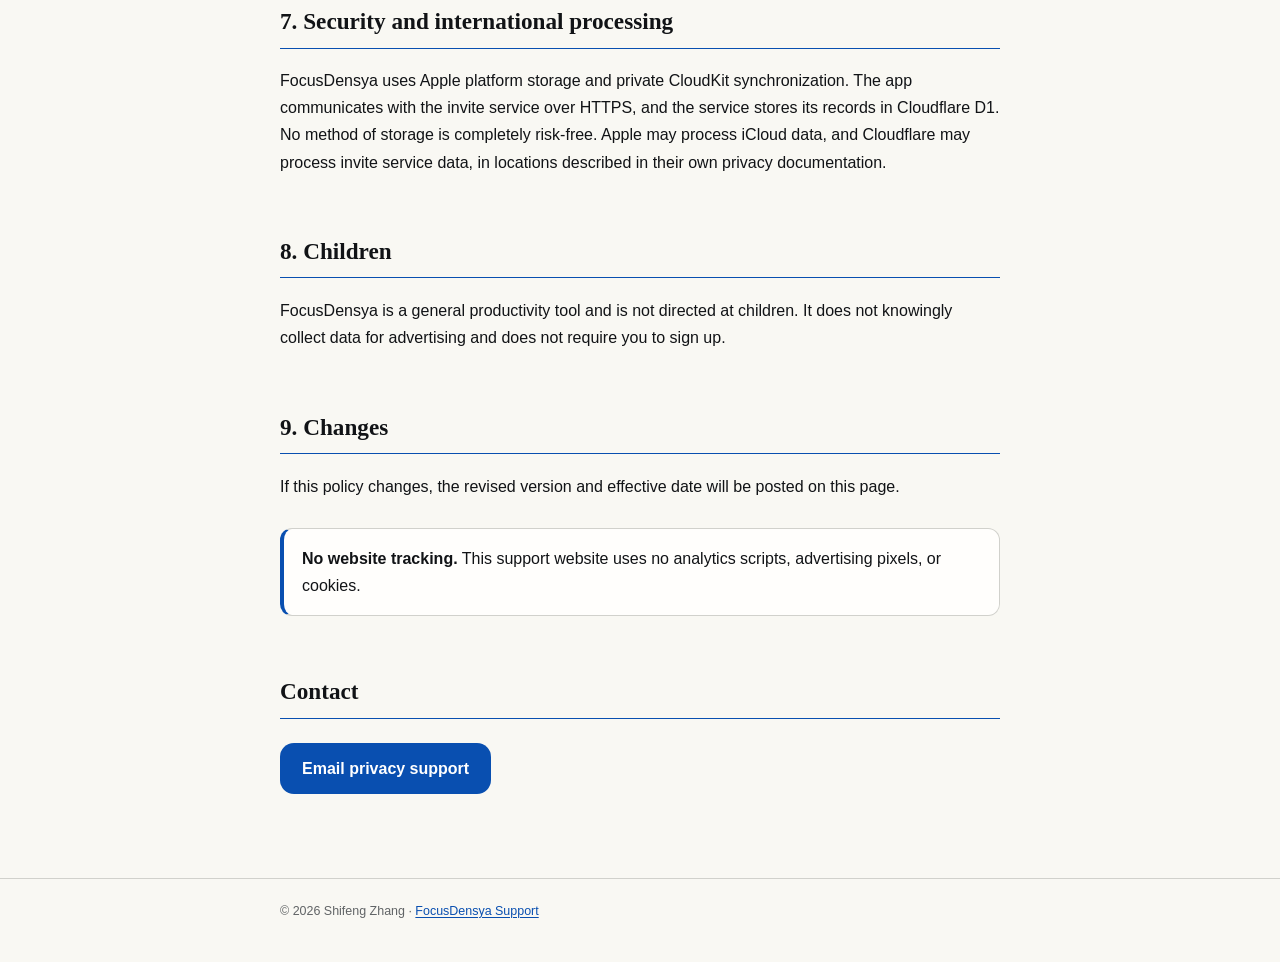
==== commit 5b3a25d0: "Restyle the support site to match the app's editorial paper look Use the app's palette (cream paper," ====
--- a/en/privacy/index.html
+++ b/en/privacy/index.html
@@ -4,10 +4,12 @@
   <meta charset="utf-8"><meta name="viewport" content="width=device-width, initial-scale=1">
   <meta name="description" content="Privacy Policy for FocusDensya."><title>Privacy Policy — FocusDensya</title>
   <link rel="stylesheet" href="../../styles.css">
+  <link rel="icon" href="../../app-icon.png"><link rel="apple-touch-icon" href="../../app-icon.png">
+  <meta name="theme-color" content="#f9f8f3" media="(prefers-color-scheme: light)"><meta name="theme-color" content="#131517" media="(prefers-color-scheme: dark)">
 </head>
 <body>
   <header class="shell topbar">
-    <a class="brand" href="../../"><span class="brand-mark" aria-hidden="true">F</span>FocusDensya</a>
+    <a class="brand" href="../../"><img class="brand-mark" src="../../app-icon.png" alt="" width="34" height="34">FocusDensya</a>
     <nav class="languages" aria-label="Languages"><a href="../../ja/privacy/">日本語</a><a href="./" aria-current="page">English</a><a href="../../zh-hans/privacy/">简体中文</a></nav>
   </header>
   <main class="shell document">
--- a/styles.css
+++ b/styles.css
@@ -1,45 +1,63 @@
+/* Mirrors the app's editorial paper style (FocusPalette / FocusType in the
+   FocusDensya app): cream paper, ink, station-sign blue, Mincho/Song headings. */
+
 :root {
-  color-scheme: light;
-  --paper: #f8f3e7;
-  --paper-deep: #eee4d1;
-  --ink: #17202a;
-  --muted: #5f6872;
-  --rail: #17649a;
-  --rail-dark: #0c3f65;
-  --accent: #cb6245;
-  --line: rgba(23, 32, 42, 0.14);
-  --card: rgba(255, 253, 247, 0.9);
-  --shadow: 0 18px 60px rgba(46, 55, 61, 0.09);
-}
+  color-scheme: light dark;
+  --bg: #f9f8f3;
+  --surface: #fffefc;
+  --ink: #111316;
+  --secondary: #616466;
+  --divider: #d1d1cc;
+  --blue: #094fb0;
+  --action: #094fb0;
+  --signal: #e0a33a;
+  --serif: ui-serif, "New York", "Iowan Old Style", Georgia, "Hiragino Mincho ProN", "Songti SC", serif;
+}
+
+@media (prefers-color-scheme: dark) {
+  :root {
+    --bg: #131517;
+    --surface: #202225;
+    --ink: #f0e8d6;
+    --secondary: #b3ada1;
+    --divider: #4d4d47;
+    --blue: #639ee6;
+    --action: #0c4c9e;
+  }
+}
+
+:lang(ja) { --serif: "Hiragino Mincho ProN", "Yu Mincho", "Noto Serif JP", "Songti SC", serif; }
+:lang(zh) { --serif: "Songti SC", "STSong", "Noto Serif SC", "Source Han Serif SC", "Hiragino Mincho ProN", serif; }
 
 * { box-sizing: border-box; }
 
-html { scroll-behavior: smooth; }
+html { scroll-behavior: smooth; -webkit-text-size-adjust: 100%; }
 
 body {
   margin: 0;
   min-height: 100vh;
-  background:
-    radial-gradient(circle at 8% 3%, rgba(203, 98, 69, 0.12), transparent 28rem),
-    linear-gradient(180deg, var(--paper) 0%, #f4efe4 100%);
+  background: var(--bg);
   color: var(--ink);
-  font-family: -apple-system, BlinkMacSystemFont, "SF Pro Text", "Hiragino Sans", "Noto Sans CJK JP", sans-serif;
-  line-height: 1.68;
+  font-family: -apple-system, BlinkMacSystemFont, "SF Pro Text", "Hiragino Sans", "PingFang SC", "Noto Sans CJK JP", sans-serif;
+  font-size: 16px;
+  line-height: 1.7;
   -webkit-font-smoothing: antialiased;
 }
 
-a { color: var(--rail-dark); text-underline-offset: 0.18em; }
-a:hover { color: var(--accent); }
-
-.shell { width: min(100% - 32px, 820px); margin-inline: auto; }
-
+a { color: var(--blue); text-underline-offset: 0.2em; text-decoration-thickness: 1px; }
+a:hover { text-decoration-thickness: 2px; }
+
+.shell { width: min(100% - 40px, 720px); margin-inline: auto; }
+
+/* Header: app icon + name, language switch */
 .topbar {
   display: flex;
   align-items: center;
   justify-content: space-between;
-  gap: 20px;
-  padding: 26px 0 18px;
-  border-bottom: 1px solid var(--line);
+  gap: 14px 20px;
+  flex-wrap: wrap;
+  padding: 22px 0 16px;
+  border-bottom: 1px solid var(--divider);
 }
 
 .brand {
@@ -47,85 +65,165 @@
   align-items: center;
   gap: 10px;
   color: var(--ink);
-  font-size: 1.05rem;
-  font-weight: 760;
-  letter-spacing: 0.02em;
+  font-size: 1rem;
+  font-weight: 700;
+  letter-spacing: 0.01em;
   text-decoration: none;
 }
 
 .brand-mark {
-  display: grid;
-  place-items: center;
-  width: 32px;
-  height: 32px;
-  border-radius: 50%;
-  background: var(--rail);
-  color: white;
-  font-size: 15px;
-  box-shadow: inset 0 0 0 5px rgba(255,255,255,0.18);
-}
-
-.languages { display: flex; flex-wrap: wrap; gap: 8px 14px; font-size: 0.83rem; }
-.languages a { color: var(--muted); text-decoration: none; }
-.languages a[aria-current="page"] { color: var(--rail-dark); font-weight: 700; }
-
-main { padding: 70px 0 80px; }
-
+  width: 34px;
+  height: 34px;
+  border-radius: 8px;
+  box-shadow: 0 0 0 1px var(--divider);
+}
+
+.languages { display: flex; flex-wrap: wrap; gap: 4px; font-size: 0.82rem; }
+.languages a {
+  padding: 4px 11px;
+  border: 1px solid transparent;
+  border-radius: 999px;
+  color: var(--secondary);
+  text-decoration: none;
+}
+.languages a:hover { color: var(--blue); }
+.languages a[aria-current="page"] { border-color: var(--divider); background: var(--surface); color: var(--blue); font-weight: 700; }
+
+main { padding: 56px 0 72px; }
+
+/* Page title, like FocusSectionHeader: spaced blue eyebrow, serif title, short blue rule */
 .eyebrow {
-  margin: 0 0 12px;
-  color: var(--rail);
-  font-size: 0.75rem;
-  font-weight: 760;
-  letter-spacing: 0.18em;
+  margin: 0 0 14px;
+  color: var(--blue);
+  font-size: 0.82rem;
+  font-weight: 700;
+  letter-spacing: 0.22em;
   text-transform: uppercase;
 }
 
-h1, h2, h3 { font-family: ui-serif, "New York", "Hiragino Mincho ProN", serif; }
-h1 { max-width: 720px; margin: 0; font-size: clamp(2.6rem, 9vw, 5.3rem); font-weight: 500; letter-spacing: -0.045em; line-height: 0.98; }
-.document h1 { font-size: clamp(2.25rem, 8vw, 4.4rem); }
-.lede { max-width: 650px; margin: 24px 0 0; color: var(--muted); font-size: clamp(1rem, 3vw, 1.18rem); }
-
-.rail-line { position: relative; height: 44px; margin: 42px 0 34px; }
-.rail-line::before { content: ""; position: absolute; top: 20px; left: 0; right: 0; height: 3px; border-radius: 9px; background: var(--rail); }
-.rail-line::after { content: ""; position: absolute; top: 12px; left: 13%; width: 18px; height: 18px; border: 4px solid var(--rail); border-radius: 50%; background: var(--paper); box-shadow: 230px 0 0 -4px var(--paper), 230px 0 0 0 var(--rail), 470px 0 0 -4px var(--paper), 470px 0 0 0 var(--rail); }
-
-.cards { display: grid; grid-template-columns: repeat(3, 1fr); gap: 14px; margin-top: 36px; }
+h1, h2 { font-family: var(--serif); }
+h1 {
+  margin: 0;
+  font-size: clamp(2.1rem, 8vw, 2.9rem);
+  font-weight: 500;
+  line-height: 1.22;
+  letter-spacing: 0.01em;
+}
+h1::after {
+  content: "";
+  display: block;
+  width: 76px;
+  height: 2px;
+  margin-top: 18px;
+  background: var(--blue);
+}
+
+.lede { max-width: 640px; margin: 18px 0 0; color: var(--secondary); font-size: 1.05rem; line-height: 1.7; }
+
+.doc-meta {
+  display: flex;
+  flex-wrap: wrap;
+  gap: 8px;
+  margin-top: 24px;
+  font-size: 0.8rem;
+}
+.doc-meta > * {
+  padding: 4px 12px;
+  border: 1px solid var(--divider);
+  border-radius: 999px;
+  background: var(--surface);
+  color: var(--secondary);
+  text-decoration: none;
+}
+.doc-meta a { color: var(--blue); font-weight: 600; }
+
+/* Language picker on the home page */
+.rail-line { position: relative; height: 24px; margin: 40px 0 8px; }
+.rail-line::before { content: ""; position: absolute; top: 10px; left: 0; right: 0; height: 3px; border-radius: 2px; background: var(--blue); }
+.rail-line::after {
+  content: "";
+  position: absolute;
+  inset: 0;
+  --station: var(--bg) 5px, var(--blue) 5.5px 8.5px, transparent 9px;
+  background:
+    radial-gradient(circle at 16.66% 11.5px, var(--station)),
+    radial-gradient(circle at 50% 11.5px, var(--station)),
+    radial-gradient(circle at 83.33% 11.5px, var(--station));
+}
+
+.cards { display: grid; grid-template-columns: repeat(3, 1fr); gap: 12px; margin-top: 20px; }
 .card {
-  min-height: 190px;
-  padding: 24px;
-  border: 1px solid var(--line);
-  border-radius: 18px;
-  background: var(--card);
-  box-shadow: var(--shadow);
-  text-decoration: none;
-  transition: transform 160ms ease, border-color 160ms ease;
-}
-.card:hover { transform: translateY(-3px); border-color: rgba(23,100,154,0.42); }
-.card .code { color: var(--accent); font-size: 0.72rem; font-weight: 800; letter-spacing: 0.14em; }
-.card h2 { margin: 26px 0 8px; color: var(--ink); font-size: 1.5rem; font-weight: 600; }
-.card p { margin: 0; color: var(--muted); font-size: 0.9rem; }
-
-.doc-meta { display: flex; gap: 12px 22px; flex-wrap: wrap; margin-top: 26px; color: var(--muted); font-size: 0.85rem; }
-.content { margin-top: 46px; padding: clamp(24px, 6vw, 52px); border: 1px solid var(--line); border-radius: 22px; background: var(--card); box-shadow: var(--shadow); }
-.content h2 { margin: 2.4em 0 0.65em; font-size: 1.55rem; line-height: 1.25; }
+  display: block;
+  padding: 20px;
+  border: 1px solid var(--divider);
+  border-radius: 16px;
+  background: var(--surface);
+  color: var(--ink);
+  text-decoration: none;
+  transition: border-color 160ms ease, transform 160ms ease;
+}
+.card:hover { border-color: var(--blue); transform: translateY(-2px); }
+.card .code { color: var(--blue); font: 700 0.72rem ui-monospace, Menlo, monospace; letter-spacing: 0.14em; }
+.card h2 { margin: 18px 0 4px; font-size: 1.5rem; font-weight: 600; }
+.card p { margin: 0; color: var(--secondary); font-size: 0.88rem; }
+
+/* Document body: flat paper, sections underlined in blue like the app */
+.content { margin-top: 48px; }
+.content h2 {
+  margin: 2.6em 0 0.8em;
+  padding-bottom: 10px;
+  border-bottom: 1.5px solid var(--blue);
+  font-size: 1.45rem;
+  font-weight: 600;
+  line-height: 1.35;
+}
 .content h2:first-child { margin-top: 0; }
-.content h3 { margin: 1.8em 0 0.5em; font-size: 1.12rem; }
-.content code { font-size: 0.9em; overflow-wrap: anywhere; }
+.content h3 { margin: 1.8em 0 0.4em; font-size: 1.02rem; font-weight: 700; line-height: 1.5; }
 .content p, .content ul, .content ol { margin: 0.7em 0; }
-.content li + li { margin-top: 0.4em; }
-.notice { margin: 28px 0 0; padding: 18px 20px; border-left: 4px solid var(--accent); border-radius: 0 12px 12px 0; background: rgba(203,98,69,0.08); }
-.contact { display: inline-block; margin-top: 8px; padding: 11px 16px; border-radius: 999px; background: var(--rail-dark); color: white; font-weight: 700; text-decoration: none; }
-.contact:hover { background: var(--accent); color: white; }
-
-footer { padding: 26px 0 42px; border-top: 1px solid var(--line); color: var(--muted); font-size: 0.78rem; }
+.content ul, .content ol { padding-left: 1.3em; }
+.content ul li::marker { color: var(--blue); }
+.content ol li::marker { color: var(--blue); font-weight: 700; }
+.content li + li { margin-top: 0.5em; }
+.content code {
+  padding: 0.05em 0.35em;
+  border: 1px solid var(--divider);
+  border-radius: 5px;
+  background: var(--surface);
+  font: 0.86em ui-monospace, Menlo, monospace;
+  overflow-wrap: anywhere;
+}
+
+.notice {
+  margin: 28px 0 0;
+  padding: 16px 18px;
+  border: 1px solid var(--divider);
+  border-left: 4px solid var(--blue);
+  border-radius: 12px;
+  background: var(--surface);
+}
+
+.contact {
+  display: inline-flex;
+  align-items: center;
+  justify-content: center;
+  min-height: 50px;
+  margin-top: 6px;
+  padding: 12px 22px;
+  border-radius: 14px;
+  background: var(--action);
+  color: #fff;
+  font-weight: 600;
+  text-decoration: none;
+}
+.contact:hover { color: #fff; filter: brightness(1.08); }
+
+footer { padding: 22px 0 40px; border-top: 1px solid var(--divider); color: var(--secondary); font-size: 0.78rem; }
 
 @media (max-width: 680px) {
-  .topbar { align-items: flex-start; flex-direction: column; }
-  main { padding-top: 46px; }
+  main { padding-top: 40px; }
   .cards { grid-template-columns: 1fr; }
-  .card { min-height: 0; }
-  .card h2 { margin-top: 12px; }
-  .rail-line::after { left: 8%; box-shadow: 120px 0 0 -4px var(--paper), 120px 0 0 0 var(--rail), 240px 0 0 -4px var(--paper), 240px 0 0 0 var(--rail); }
+  .card h2 { margin-top: 10px; }
+  .rail-line { display: none; }
 }
 
 @media (prefers-reduced-motion: reduce) {
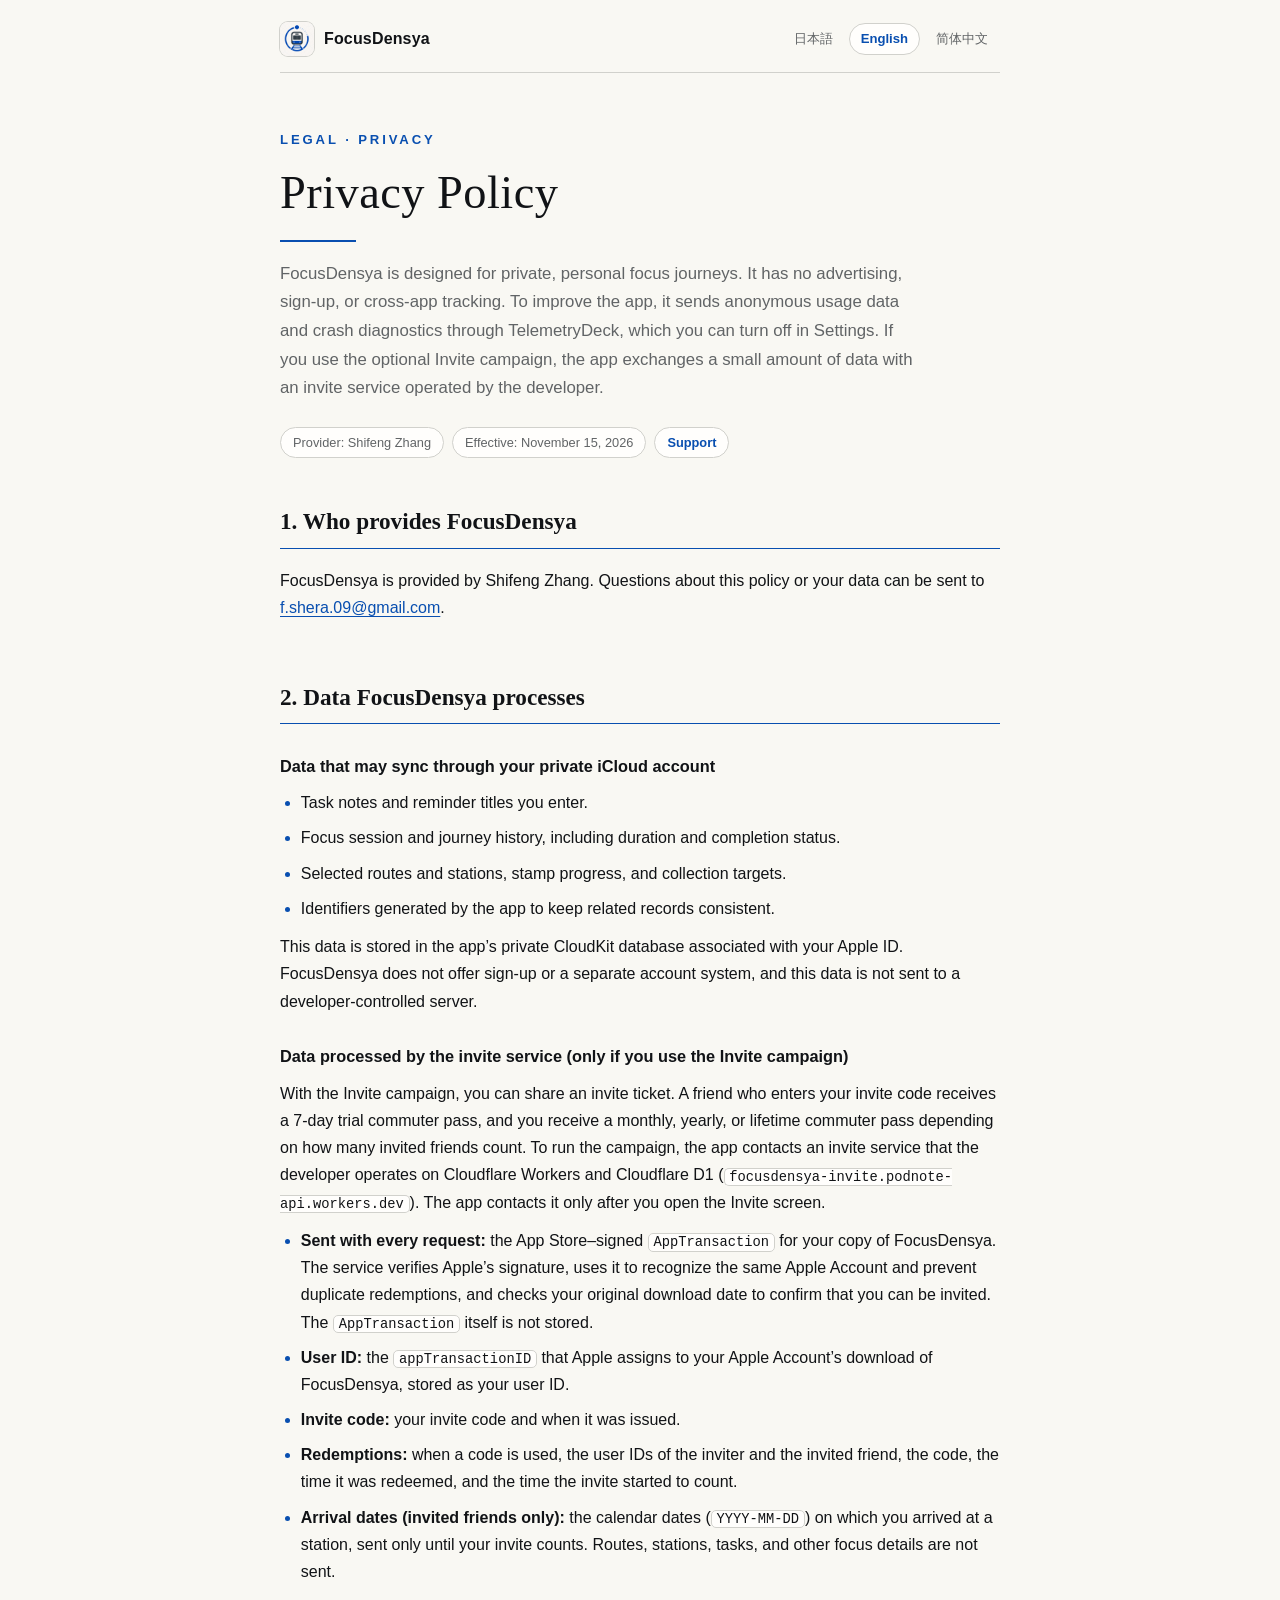
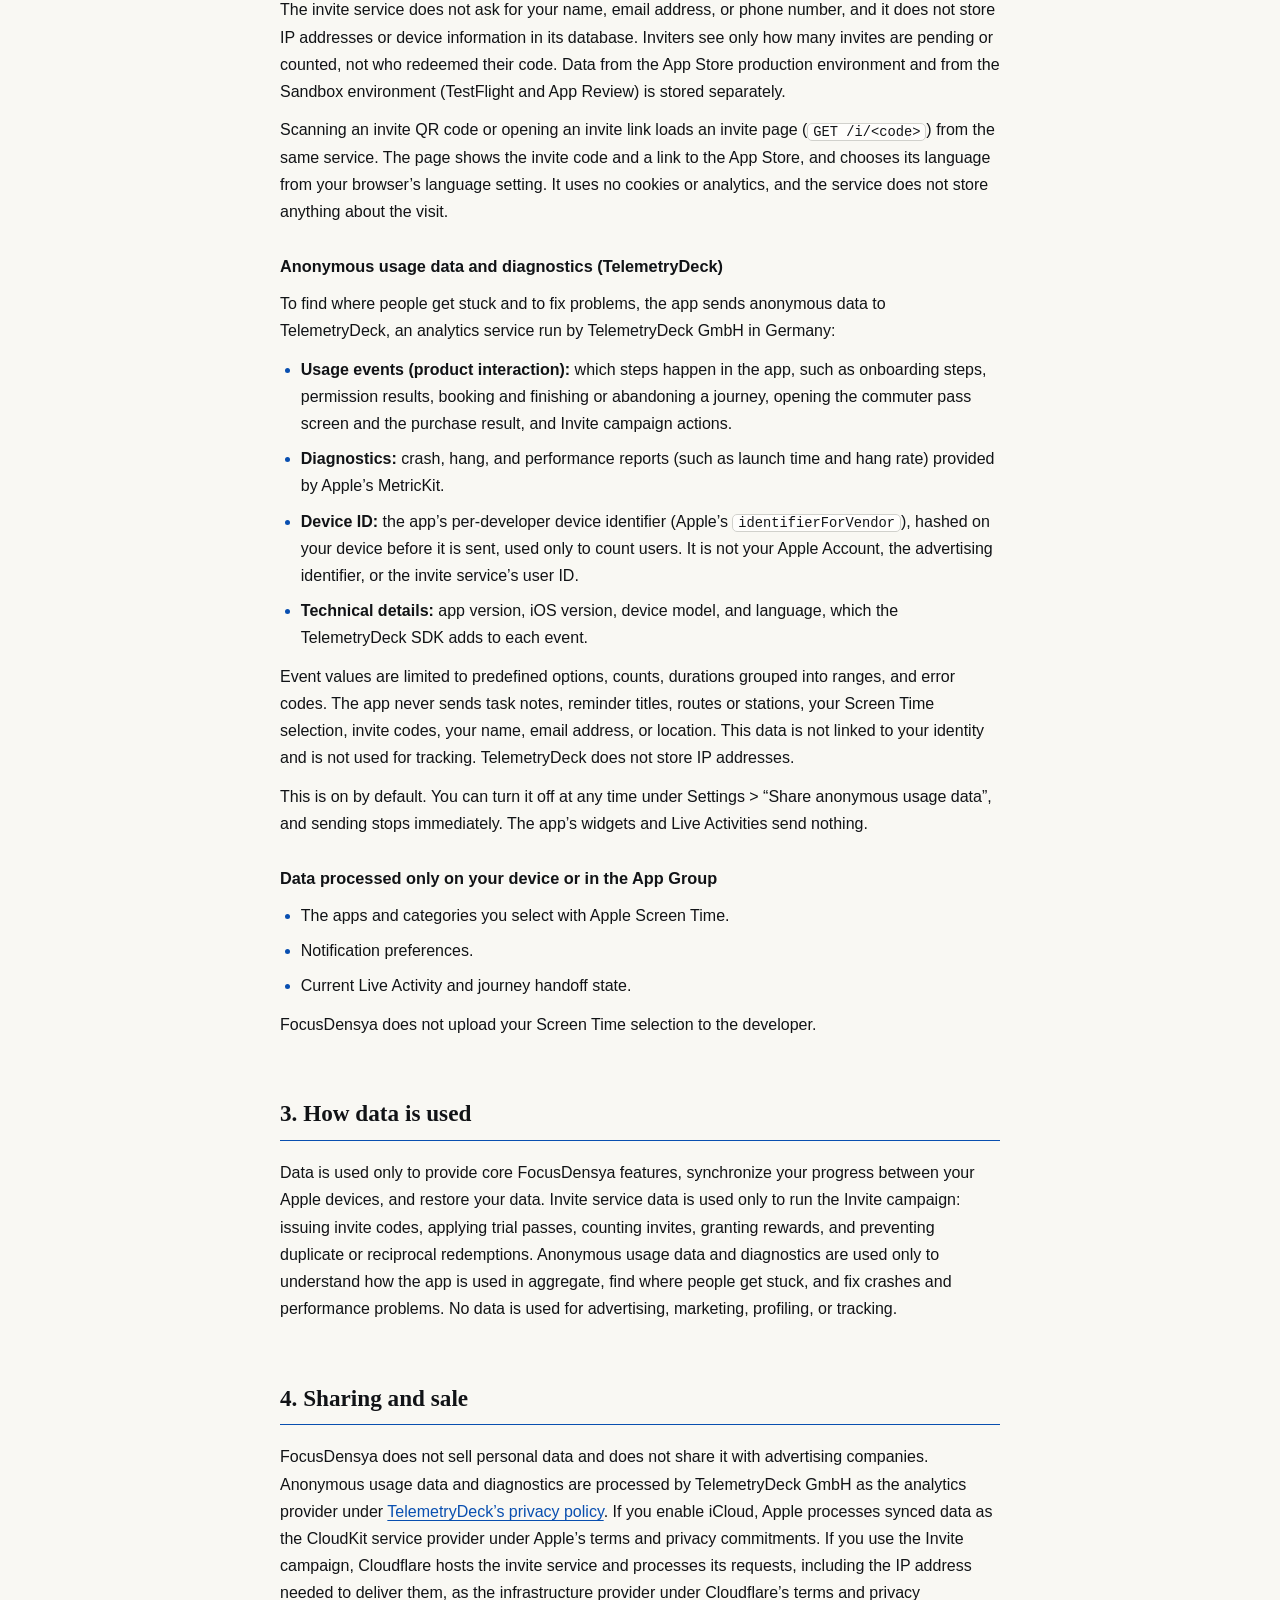
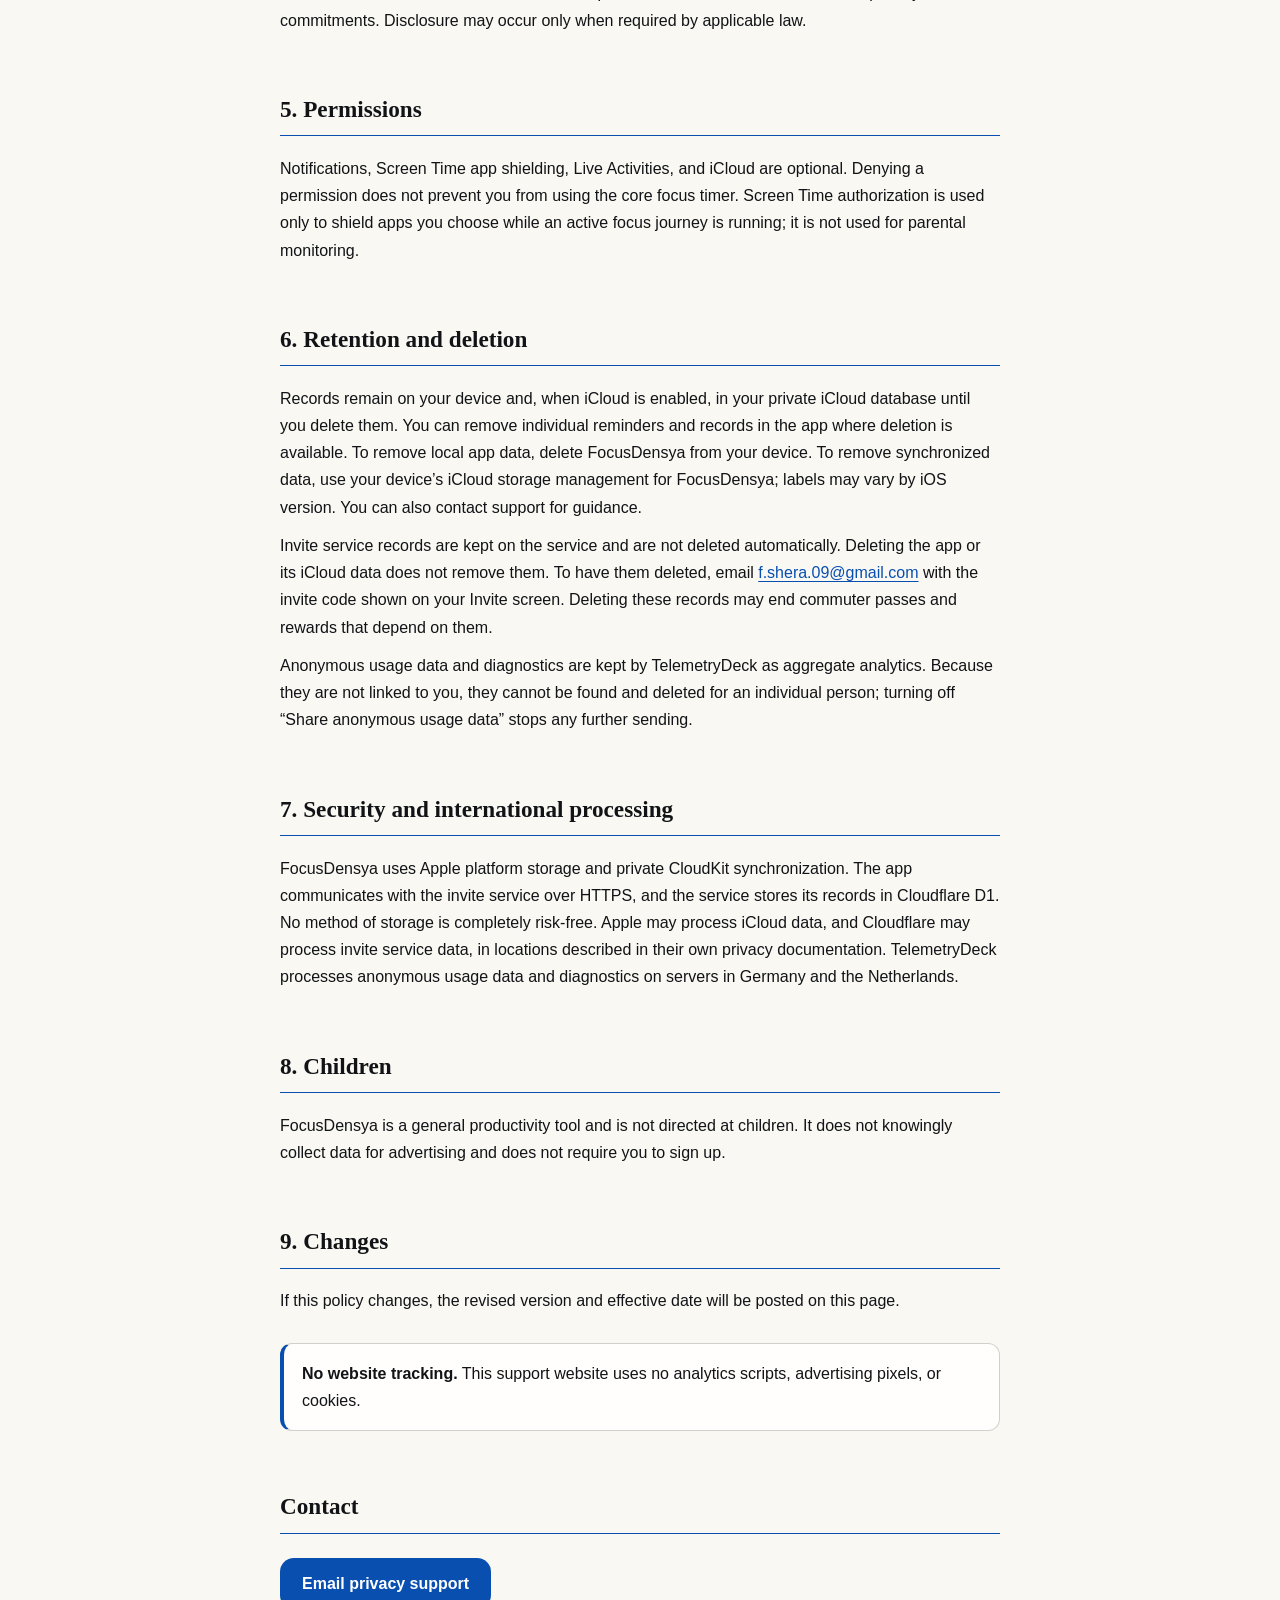
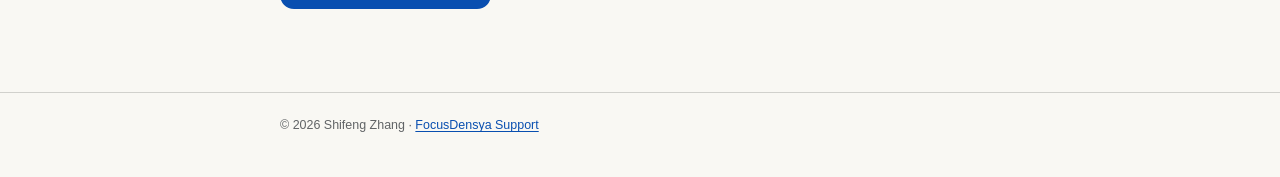
==== commit 6bd55311: "Describe TelemetryDeck usage data and MetricKit diagnostics in the privacy policy The next FocusDens" ====
--- a/en/privacy/index.html
+++ b/en/privacy/index.html
@@ -14,8 +14,8 @@
   </header>
   <main class="shell document">
     <p class="eyebrow">Legal · Privacy</p><h1>Privacy Policy</h1>
-    <p class="lede">FocusDensya is designed for private, personal focus journeys. It has no advertising, analytics, sign-up, or cross-app tracking. If you use the optional Invite campaign, the app exchanges a small amount of data with an invite service operated by the developer.</p>
-    <div class="doc-meta"><span>Provider: Shifeng Zhang</span><span>Effective: November 12, 2026</span><a href="../support/">Support</a></div>
+    <p class="lede">FocusDensya is designed for private, personal focus journeys. It has no advertising, sign-up, or cross-app tracking. To improve the app, it sends anonymous usage data and crash diagnostics through TelemetryDeck, which you can turn off in Settings. If you use the optional Invite campaign, the app exchanges a small amount of data with an invite service operated by the developer.</p>
+    <div class="doc-meta"><span>Provider: Shifeng Zhang</span><span>Effective: November 15, 2026</span><a href="../support/">Support</a></div>
     <article class="content">
       <h2>1. Who provides FocusDensya</h2>
       <p>FocusDensya is provided by Shifeng Zhang. Questions about this policy or your data can be sent to <a href="mailto:f.shera.09@gmail.com">f.shera.09@gmail.com</a>.</p>
@@ -42,6 +42,17 @@
       <p>The invite service does not ask for your name, email address, or phone number, and it does not store IP addresses or device information in its database. Inviters see only how many invites are pending or counted, not who redeemed their code. Data from the App Store production environment and from the Sandbox environment (TestFlight and App Review) is stored separately.</p>
       <p>Scanning an invite QR code or opening an invite link loads an invite page (<code>GET /i/&lt;code&gt;</code>) from the same service. The page shows the invite code and a link to the App Store, and chooses its language from your browser’s language setting. It uses no cookies or analytics, and the service does not store anything about the visit.</p>
 
+      <h3>Anonymous usage data and diagnostics (TelemetryDeck)</h3>
+      <p>To find where people get stuck and to fix problems, the app sends anonymous data to TelemetryDeck, an analytics service run by TelemetryDeck GmbH in Germany:</p>
+      <ul>
+        <li><strong>Usage events (product interaction):</strong> which steps happen in the app, such as onboarding steps, permission results, booking and finishing or abandoning a journey, opening the commuter pass screen and the purchase result, and Invite campaign actions.</li>
+        <li><strong>Diagnostics:</strong> crash, hang, and performance reports (such as launch time and hang rate) provided by Apple’s MetricKit.</li>
+        <li><strong>Device ID:</strong> the app’s per-developer device identifier (Apple’s <code>identifierForVendor</code>), hashed on your device before it is sent, used only to count users. It is not your Apple Account, the advertising identifier, or the invite service’s user ID.</li>
+        <li><strong>Technical details:</strong> app version, iOS version, device model, and language, which the TelemetryDeck SDK adds to each event.</li>
+      </ul>
+      <p>Event values are limited to predefined options, counts, durations grouped into ranges, and error codes. The app never sends task notes, reminder titles, routes or stations, your Screen Time selection, invite codes, your name, email address, or location. This data is not linked to your identity and is not used for tracking. TelemetryDeck does not store IP addresses.</p>
+      <p>This is on by default. You can turn it off at any time under Settings &gt; “Share anonymous usage data”, and sending stops immediately. The app’s widgets and Live Activities send nothing.</p>
+
       <h3>Data processed only on your device or in the App Group</h3>
       <ul>
         <li>The apps and categories you select with Apple Screen Time.</li>
@@ -51,10 +62,10 @@
       <p>FocusDensya does not upload your Screen Time selection to the developer.</p>
 
       <h2>3. How data is used</h2>
-      <p>Data is used only to provide core FocusDensya features, synchronize your progress between your Apple devices, and restore your data. Invite service data is used only to run the Invite campaign: issuing invite codes, applying trial passes, counting invites, granting rewards, and preventing duplicate or reciprocal redemptions. No data is used for advertising, marketing, third-party analytics, profiling, or tracking.</p>
+      <p>Data is used only to provide core FocusDensya features, synchronize your progress between your Apple devices, and restore your data. Invite service data is used only to run the Invite campaign: issuing invite codes, applying trial passes, counting invites, granting rewards, and preventing duplicate or reciprocal redemptions. Anonymous usage data and diagnostics are used only to understand how the app is used in aggregate, find where people get stuck, and fix crashes and performance problems. No data is used for advertising, marketing, profiling, or tracking.</p>
 
       <h2>4. Sharing and sale</h2>
-      <p>FocusDensya does not sell personal data and does not share it with advertising or analytics companies. If you enable iCloud, Apple processes synced data as the CloudKit service provider under Apple’s terms and privacy commitments. If you use the Invite campaign, Cloudflare hosts the invite service and processes its requests, including the IP address needed to deliver them, as the infrastructure provider under Cloudflare’s terms and privacy commitments. Disclosure may occur only when required by applicable law.</p>
+      <p>FocusDensya does not sell personal data and does not share it with advertising companies. Anonymous usage data and diagnostics are processed by TelemetryDeck GmbH as the analytics provider under <a href="https://telemetrydeck.com/privacy/">TelemetryDeck’s privacy policy</a>. If you enable iCloud, Apple processes synced data as the CloudKit service provider under Apple’s terms and privacy commitments. If you use the Invite campaign, Cloudflare hosts the invite service and processes its requests, including the IP address needed to deliver them, as the infrastructure provider under Cloudflare’s terms and privacy commitments. Disclosure may occur only when required by applicable law.</p>
 
       <h2>5. Permissions</h2>
       <p>Notifications, Screen Time app shielding, Live Activities, and iCloud are optional. Denying a permission does not prevent you from using the core focus timer. Screen Time authorization is used only to shield apps you choose while an active focus journey is running; it is not used for parental monitoring.</p>
@@ -62,9 +73,10 @@
       <h2>6. Retention and deletion</h2>
       <p>Records remain on your device and, when iCloud is enabled, in your private iCloud database until you delete them. You can remove individual reminders and records in the app where deletion is available. To remove local app data, delete FocusDensya from your device. To remove synchronized data, use your device’s iCloud storage management for FocusDensya; labels may vary by iOS version. You can also contact support for guidance.</p>
       <p>Invite service records are kept on the service and are not deleted automatically. Deleting the app or its iCloud data does not remove them. To have them deleted, email <a href="mailto:f.shera.09@gmail.com">f.shera.09@gmail.com</a> with the invite code shown on your Invite screen. Deleting these records may end commuter passes and rewards that depend on them.</p>
+      <p>Anonymous usage data and diagnostics are kept by TelemetryDeck as aggregate analytics. Because they are not linked to you, they cannot be found and deleted for an individual person; turning off “Share anonymous usage data” stops any further sending.</p>
 
       <h2>7. Security and international processing</h2>
-      <p>FocusDensya uses Apple platform storage and private CloudKit synchronization. The app communicates with the invite service over HTTPS, and the service stores its records in Cloudflare D1. No method of storage is completely risk-free. Apple may process iCloud data, and Cloudflare may process invite service data, in locations described in their own privacy documentation.</p>
+      <p>FocusDensya uses Apple platform storage and private CloudKit synchronization. The app communicates with the invite service over HTTPS, and the service stores its records in Cloudflare D1. No method of storage is completely risk-free. Apple may process iCloud data, and Cloudflare may process invite service data, in locations described in their own privacy documentation. TelemetryDeck processes anonymous usage data and diagnostics on servers in Germany and the Netherlands.</p>
 
       <h2>8. Children</h2>
       <p>FocusDensya is a general productivity tool and is not directed at children. It does not knowingly collect data for advertising and does not require you to sign up.</p>
